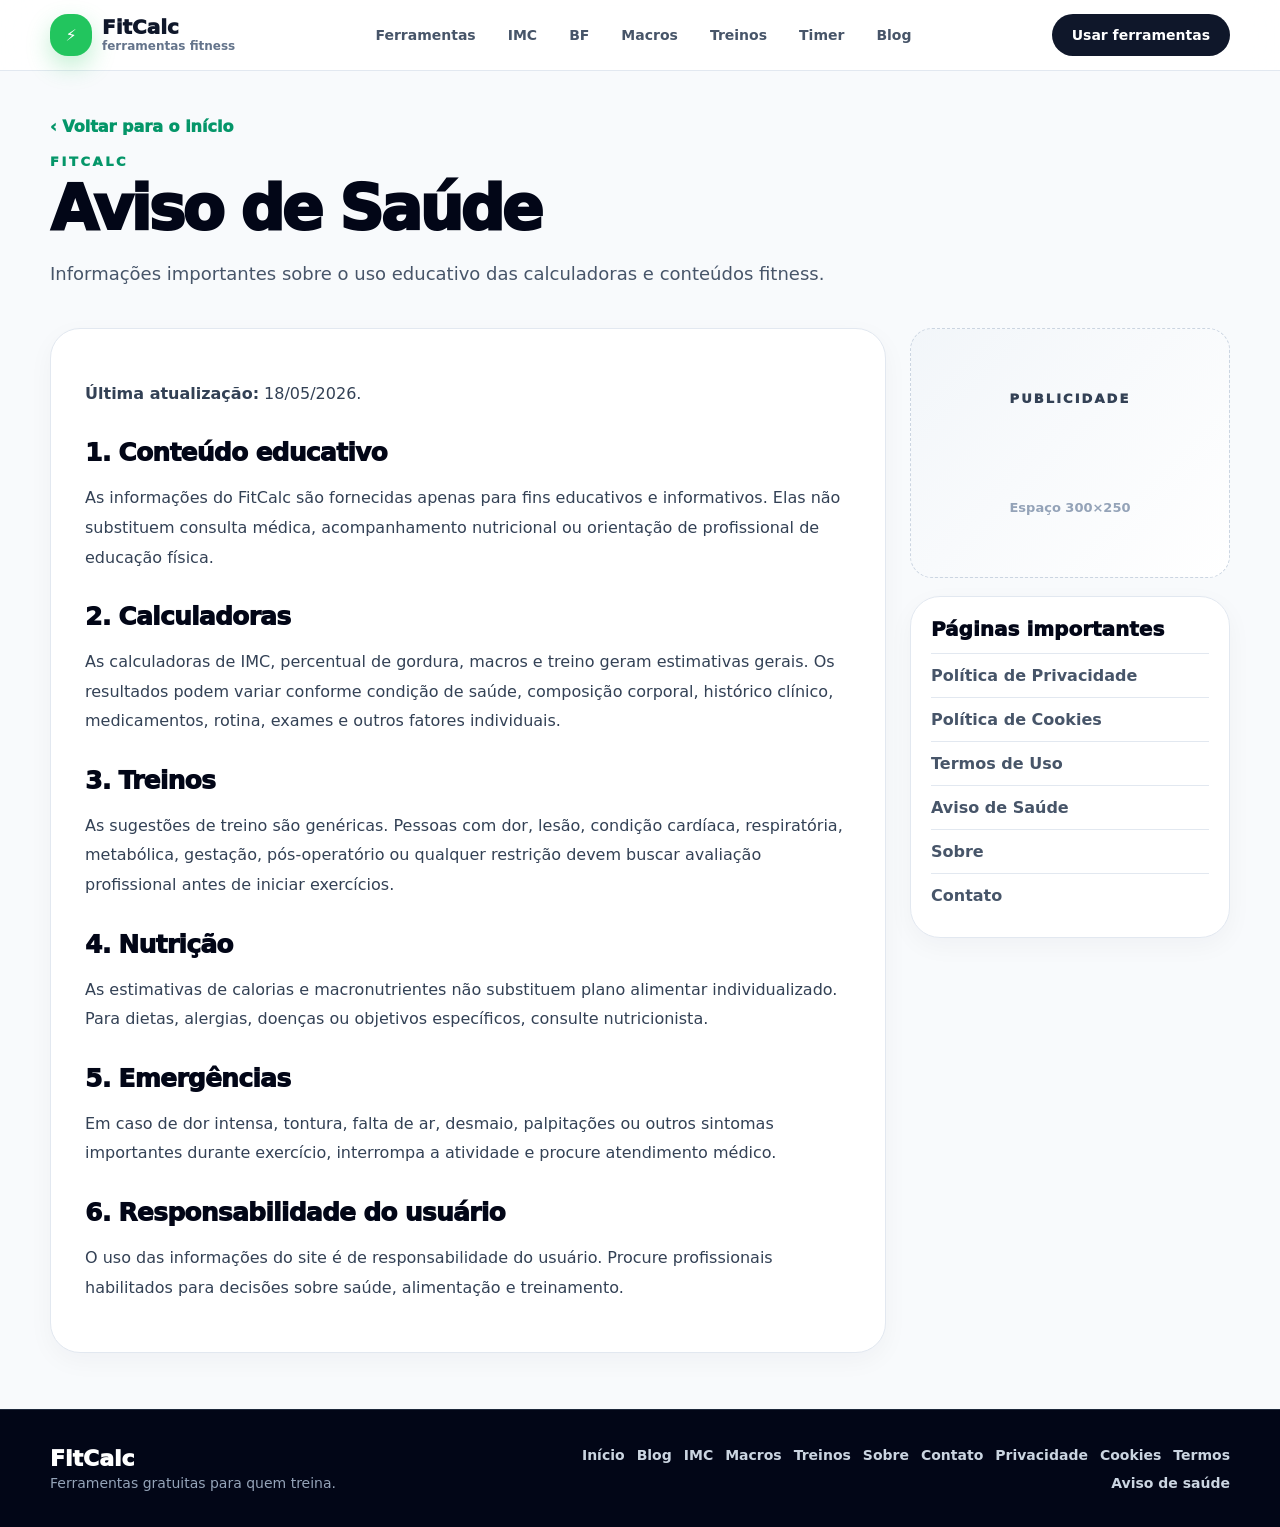
==== aviso-saude.html @ e15809b4 "Add files via upload" ====
<!DOCTYPE html>
<html lang="pt-BR">
<head>
  <meta charset="UTF-8" />
  <meta name="viewport" content="width=device-width, initial-scale=1.0" />
  <meta name="theme-color" content="#22c55e" />
  <meta name="description" content="Informações importantes sobre o uso educativo das calculadoras e conteúdos fitness." />
  <link rel="manifest" href="./manifest.webmanifest" />
  <link rel="stylesheet" href="./style.css" />
  <title>Aviso de Saúde — FitCalc</title>
</head>
<body>
  <header class="header">
    <div class="container header-inner">
      <a href="./index.html#inicio" class="logo">
        <div class="logo-icon">⚡</div>
        <div>
          <p class="logo-title">FitCalc</p>
          <p class="logo-subtitle">ferramentas fitness</p>
        </div>
      </a>

      <nav class="nav">
        <a href="./index.html#ferramentas">Ferramentas</a>
        <a href="./index.html#imc">IMC</a>
        <a href="./index.html#bf">BF</a>
        <a href="./index.html#macros">Macros</a>
        <a href="./index.html#treinos">Treinos</a>
        <a href="./index.html#timer">Timer</a>
        <a href="./index.html#blog">Blog</a>
      </nav>

      <a href="./index.html#imc" class="dark-button">Usar ferramentas</a>
    </div>
  </header>

  <main class="legal-page">
    <section class="legal-hero">
      <div class="container">
        <a href="./index.html" class="back-link">‹ Voltar para o início</a>
        <p class="eyebrow">FitCalc</p>
        <h1>Aviso de Saúde</h1>
        <p>Informações importantes sobre o uso educativo das calculadoras e conteúdos fitness.</p>
      </div>
    </section>

    <section class="container legal-layout">
      <article class="card legal-content">
        
<p><strong>Última atualização:</strong> 18/05/2026.</p>

<h2>1. Conteúdo educativo</h2>
<p>As informações do FitCalc são fornecidas apenas para fins educativos e informativos. Elas não substituem consulta médica, acompanhamento nutricional ou orientação de profissional de educação física.</p>

<h2>2. Calculadoras</h2>
<p>As calculadoras de IMC, percentual de gordura, macros e treino geram estimativas gerais. Os resultados podem variar conforme condição de saúde, composição corporal, histórico clínico, medicamentos, rotina, exames e outros fatores individuais.</p>

<h2>3. Treinos</h2>
<p>As sugestões de treino são genéricas. Pessoas com dor, lesão, condição cardíaca, respiratória, metabólica, gestação, pós-operatório ou qualquer restrição devem buscar avaliação profissional antes de iniciar exercícios.</p>

<h2>4. Nutrição</h2>
<p>As estimativas de calorias e macronutrientes não substituem plano alimentar individualizado. Para dietas, alergias, doenças ou objetivos específicos, consulte nutricionista.</p>

<h2>5. Emergências</h2>
<p>Em caso de dor intensa, tontura, falta de ar, desmaio, palpitações ou outros sintomas importantes durante exercício, interrompa a atividade e procure atendimento médico.</p>

<h2>6. Responsabilidade do usuário</h2>
<p>O uso das informações do site é de responsabilidade do usuário. Procure profissionais habilitados para decisões sobre saúde, alimentação e treinamento.</p>

      </article>

      <aside class="legal-sidebar">
        <div class="ad-slot ad-slot-square">
          <span>Publicidade</span>
          <small>Espaço 300×250</small>
        </div>
        <div class="card legal-nav">
          <h2>Páginas importantes</h2>
          <a href="./politica-privacidade.html">Política de Privacidade</a>
          <a href="./politica-cookies.html">Política de Cookies</a>
          <a href="./termos.html">Termos de Uso</a>
          <a href="./aviso-saude.html">Aviso de Saúde</a>
          <a href="./sobre.html">Sobre</a>
          <a href="./contato.html">Contato</a>
        </div>
      </aside>
    </section>
  </main>

  <footer class="footer">
    <div class="container footer-inner">
      <div>
        <p class="footer-title">FitCalc</p>
        <p class="footer-subtitle">Ferramentas gratuitas para quem treina.</p>
      </div>

      <div class="footer-links">
        <a href="./index.html#inicio">Início</a>
        <a href="./index.html#blog">Blog</a>
        <a href="./index.html#imc">IMC</a>
        <a href="./index.html#macros">Macros</a>
        <a href="./index.html#treinos">Treinos</a>
        <a href="./sobre.html">Sobre</a>
        <a href="./contato.html">Contato</a>
        <a href="./politica-privacidade.html">Privacidade</a>
        <a href="./politica-cookies.html">Cookies</a>
        <a href="./termos.html">Termos</a>
        <a href="./aviso-saude.html">Aviso de saúde</a>
      </div>
    </div>
  </footer>
</body>
</html>
---- style.css ----
* {
  box-sizing: border-box;
}

html {
  scroll-behavior: smooth;
}

body {
  margin: 0;
  font-family: Inter, ui-sans-serif, system-ui, -apple-system, BlinkMacSystemFont, "Segoe UI", sans-serif;
  background: #f8fafc;
  color: #0f172a;
}

button,
input,
select {
  font: inherit;
}

button {
  cursor: pointer;
}

a {
  color: inherit;
  text-decoration: none;
}


.header {
  position: sticky;
  top: 0;
  z-index: 50;
  border-bottom: 1px solid #e2e8f0;
  background: rgba(255, 255, 255, 0.88);
  backdrop-filter: blur(18px);
}

.container {
  width: min(1180px, calc(100% - 32px));
  margin: 0 auto;
}

.header-inner {
  display: flex;
  align-items: center;
  justify-content: space-between;
  padding: 14px 0;
  gap: 16px;
}

.logo {
  display: flex;
  align-items: center;
  gap: 10px;
}

.logo-icon {
  width: 42px;
  height: 42px;
  border-radius: 18px;
  display: grid;
  place-items: center;
  color: white;
  background: #22c55e;
  box-shadow: 0 10px 24px rgba(34, 197, 94, 0.28);
}

.logo-title {
  margin: 0;
  font-weight: 950;
  font-size: 20px;
  line-height: 1;
}

.logo-subtitle {
  margin: 2px 0 0;
  font-size: 12px;
  color: #64748b;
  font-weight: 600;
}

.nav {
  display: flex;
  align-items: center;
  gap: 4px;
}

.nav a {
  padding: 10px 14px;
  border-radius: 999px;
  color: #475569;
  font-size: 14px;
  font-weight: 700;
}

.nav a:hover {
  background: #f1f5f9;
  color: #0f172a;
}

.primary-button,
.secondary-button,
.dark-button {
  display: inline-flex;
  align-items: center;
  justify-content: center;
  gap: 8px;
  border: 0;
  border-radius: 999px;
  padding: 13px 20px;
  font-size: 14px;
  font-weight: 900;
  transition: 0.2s ease;
}

.primary-button {
  color: white;
  background: #22c55e;
  box-shadow: 0 14px 28px rgba(34, 197, 94, 0.22);
}

.primary-button:hover {
  background: #16a34a;
  transform: translateY(-1px);
}

.secondary-button {
  border: 1px solid #e2e8f0;
  color: #0f172a;
  background: white;
}

.secondary-button:hover {
  background: #f8fafc;
}

.dark-button {
  color: white;
  background: #0f172a;
}

.dark-button:hover {
  background: #16a34a;
}

.mobile-button {
  display: none;
  border: 1px solid #e2e8f0;
  background: white;
  border-radius: 16px;
  padding: 9px;
}

.mobile-nav {
  display: none;
  border-top: 1px solid #e2e8f0;
  padding: 10px 16px 16px;
  background: white;
}

.mobile-nav a {
  display: block;
  border-radius: 16px;
  padding: 12px;
  font-weight: 800;
  color: #475569;
}

.mobile-nav a:hover {
  background: #f1f5f9;
  color: #0f172a;
}

.hero {
  position: relative;
  overflow: hidden;
  background: linear-gradient(135deg, #ecfdf5, #ffffff, #f0f9ff);
}

.hero::before {
  content: "";
  position: absolute;
  right: -120px;
  top: -120px;
  width: 310px;
  height: 310px;
  border-radius: 999px;
  background: rgba(167, 243, 208, 0.65);
  filter: blur(48px);
}

.hero::after {
  content: "";
  position: absolute;
  left: -120px;
  bottom: -130px;
  width: 330px;
  height: 330px;
  border-radius: 999px;
  background: rgba(186, 230, 253, 0.65);
  filter: blur(48px);
}

.hero-grid {
  position: relative;
  z-index: 1;
  display: grid;
  grid-template-columns: 1.05fr 0.95fr;
  gap: 42px;
  align-items: center;
  padding: 78px 0;
}

.pill {
  display: inline-flex;
  align-items: center;
  gap: 8px;
  border: 1px solid #bbf7d0;
  border-radius: 999px;
  background: white;
  color: #047857;
  font-weight: 900;
  font-size: 14px;
  padding: 9px 14px;
  box-shadow: 0 8px 24px rgba(15, 23, 42, 0.06);
}

.hero h1 {
  margin: 20px 0 0;
  color: #020617;
  font-size: clamp(38px, 6vw, 68px);
  letter-spacing: -0.055em;
  line-height: 0.98;
  font-weight: 950;
}

.hero-text {
  max-width: 680px;
  margin: 22px 0 0;
  color: #475569;
  font-size: 18px;
  line-height: 1.75;
}

.hero-actions {
  display: flex;
  flex-wrap: wrap;
  gap: 12px;
  margin-top: 30px;
}

.card {
  border: 1px solid #e2e8f0;
  border-radius: 30px;
  background: white;
  padding: 22px;
  box-shadow: 0 8px 26px rgba(15, 23, 42, 0.04);
}

.hero-card {
  position: relative;
  overflow: hidden;
}

.card-tag {
  margin: 0;
  color: #94a3b8;
  text-transform: uppercase;
  letter-spacing: 0.18em;
  font-size: 13px;
  font-weight: 900;
}

.hero-card h3 {
  margin: 12px 0 0;
  color: #020617;
  font-size: 26px;
  font-weight: 950;
}

.summary-grid {
  display: grid;
  grid-template-columns: repeat(2, 1fr);
  gap: 12px;
  margin-top: 24px;
}

.result-box {
  border: 1px solid #bbf7d0;
  border-radius: 24px;
  background: #ecfdf5;
  padding: 18px;
}

.result-title {
  display: flex;
  align-items: center;
  gap: 8px;
  color: #047857;
  text-transform: uppercase;
  letter-spacing: 0.07em;
  font-size: 12px;
  font-weight: 950;
}

.result-value {
  margin-top: 12px;
  color: #020617;
  font-size: 28px;
  font-weight: 950;
  line-height: 1;
}

.result-note {
  margin: 8px 0 0;
  color: #64748b;
  font-size: 13px;
  line-height: 1.5;
}

.section {
  padding: 56px 0;
}

.section-header {
  max-width: 760px;
  margin-bottom: 30px;
}

.eyebrow {
  margin: 0 0 8px;
  color: #059669;
  text-transform: uppercase;
  letter-spacing: 0.2em;
  font-size: 13px;
  font-weight: 950;
}

.section h2 {
  margin: 0;
  color: #020617;
  font-size: clamp(30px, 4vw, 44px);
  letter-spacing: -0.04em;
  line-height: 1.05;
  font-weight: 950;
}

.section-subtitle {
  margin: 14px 0 0;
  color: #475569;
  font-size: 16px;
  line-height: 1.75;
}

.tools-grid,
.blog-grid,
.monetization-grid {
  display: grid;
  gap: 16px;
}

.tools-grid {
  grid-template-columns: repeat(3, 1fr);
}

.blog-grid {
  grid-template-columns: repeat(4, 1fr);
}

.monetization-grid {
  grid-template-columns: repeat(3, 1fr);
}

.tool-card,
.blog-card {
  transition: 0.2s ease;
}

.tool-card:hover,
.blog-card:hover {
  transform: translateY(-4px);
  box-shadow: 0 18px 34px rgba(15, 23, 42, 0.08);
}

.icon-circle {
  display: grid;
  place-items: center;
  width: 52px;
  height: 52px;
  border-radius: 20px;
  color: #047857;
  background: #d1fae5;
  margin-bottom: 16px;
}

.card h3 {
  margin: 0;
  color: #020617;
  font-size: 21px;
  font-weight: 950;
}

.card p {
  color: #475569;
  line-height: 1.65;
}

.calculator-grid {
  display: grid;
  grid-template-columns: 0.9fr 1.1fr;
  gap: 20px;
}

.form-grid {
  display: grid;
  grid-template-columns: repeat(2, 1fr);
  gap: 14px;
}

.field span {
  display: block;
  margin-bottom: 8px;
  color: #334155;
  font-size: 14px;
  font-weight: 800;
}

.field input,
.field select {
  width: 100%;
  border: 1px solid #e2e8f0;
  outline: none;
  border-radius: 18px;
  background: white;
  padding: 13px 14px;
  color: #0f172a;
}

.field input:focus,
.field select:focus {
  border-color: #22c55e;
  box-shadow: 0 0 0 4px #dcfce7;
}

.results-grid {
  display: grid;
  grid-template-columns: repeat(3, 1fr);
  gap: 14px;
}

.results-grid.two {
  grid-template-columns: repeat(2, 1fr);
}

.workout-meta {
  display: flex;
  flex-wrap: wrap;
  gap: 10px;
  margin-bottom: 18px;
}

.meta-pill {
  border-radius: 999px;
  background: #f1f5f9;
  color: #334155;
  padding: 9px 13px;
  font-size: 13px;
  font-weight: 950;
}

.meta-pill.green {
  background: #dcfce7;
  color: #047857;
}

.exercise-list {
  display: grid;
  gap: 10px;
}

.exercise-item {
  display: flex;
  gap: 12px;
  align-items: center;
  border: 1px solid #e2e8f0;
  border-radius: 20px;
  background: #f8fafc;
  padding: 14px;
}

.exercise-number {
  width: 38px;
  height: 38px;
  border-radius: 999px;
  display: grid;
  place-items: center;
  flex: 0 0 auto;
  color: #059669;
  background: white;
  font-size: 14px;
  font-weight: 950;
  box-shadow: 0 6px 18px rgba(15, 23, 42, 0.07);
}

.exercise-title {
  margin: 0;
  color: #020617;
  font-weight: 950;
}

.exercise-subtitle {
  margin: 2px 0 0;
  color: #64748b;
  font-size: 13px;
}

.warning {
  margin: 16px 0 0;
  border-radius: 18px;
  background: #fffbeb;
  color: #92400e;
  padding: 14px;
  font-size: 14px;
  line-height: 1.6;
}

.timer-card {
  text-align: center;
}

.phase-pill {
  display: inline-flex;
  margin: 0 auto 18px;
  border-radius: 999px;
  padding: 9px 18px;
  text-transform: uppercase;
  letter-spacing: 0.08em;
  font-size: 13px;
  font-weight: 950;
}

.phase-pill.work {
  background: #dcfce7;
  color: #047857;
}

.phase-pill.rest {
  background: #e0f2fe;
  color: #0369a1;
}

.timer-number {
  color: #020617;
  font-size: clamp(64px, 9vw, 108px);
  line-height: 1;
  letter-spacing: -0.06em;
  font-weight: 950;
  font-variant-numeric: tabular-nums;
}

.timer-round {
  margin: 12px 0 0;
  color: #64748b;
  font-weight: 850;
}

.timer-actions {
  display: flex;
  justify-content: center;
  gap: 10px;
  margin-top: 24px;
  flex-wrap: wrap;
}

.blog-top {
  display: flex;
  align-items: center;
  justify-content: space-between;
  gap: 8px;
  margin-bottom: 16px;
}

.blog-category {
  border-radius: 999px;
  background: #f1f5f9;
  color: #475569;
  padding: 6px 10px;
  font-size: 12px;
  font-weight: 950;
}

.blog-read {
  color: #94a3b8;
  font-size: 12px;
  font-weight: 850;
}

.blog-card {
  min-height: 270px;
  display: flex;
  flex-direction: column;
}

.blog-card h3 {
  font-size: 19px;
  line-height: 1.2;
}

.blog-card p {
  flex: 1;
  font-size: 14px;
}

.link-button {
  display: inline-flex;
  align-items: center;
  gap: 7px;
  border: 0;
  background: transparent;
  color: #059669;
  padding: 0;
  font-size: 14px;
  font-weight: 950;
}

.policy-card {
  margin-top: 18px;
}

.policy-row {
  display: flex;
  align-items: center;
  justify-content: space-between;
  gap: 16px;
}

.footer {
  border-top: 1px solid #1e293b;
  background: #020617;
  color: white;
  padding: 36px 0;
}

.footer-inner {
  display: flex;
  align-items: center;
  justify-content: space-between;
  gap: 16px;
}

.footer-title {
  margin: 0;
  font-size: 22px;
  font-weight: 950;
}

.footer-subtitle {
  margin: 4px 0 0;
  color: #94a3b8;
  font-size: 14px;
}

.footer-links {
  display: flex;
  flex-wrap: wrap;
  gap: 12px;
}

.footer-links a {
  color: #cbd5e1;
  font-size: 14px;
  font-weight: 800;
}

.footer-links a:hover {
  color: white;
}

@media (max-width: 980px) {
  .nav,
  .header .dark-button {
    display: none;
  }

  .mobile-button {
    display: inline-grid;
    place-items: center;
  }

  .mobile-nav.open {
    display: block;
  }

  .hero-grid,
  .calculator-grid {
    grid-template-columns: 1fr;
  }

  .tools-grid,
  .blog-grid,
  .monetization-grid {
    grid-template-columns: repeat(2, 1fr);
  }
}

@media (max-width: 680px) {
  .container {
    width: min(100% - 24px, 1180px);
  }

  .hero-grid {
    padding: 48px 0;
  }

  .summary-grid,
  .form-grid,
  .results-grid,
  .results-grid.two,
  .tools-grid,
  .blog-grid,
  .monetization-grid {
    grid-template-columns: 1fr;
  }

  .policy-row,
  .footer-inner {
    align-items: flex-start;
    flex-direction: column;
  }

  .hero-actions {
    flex-direction: column;
  }

  .primary-button,
  .secondary-button,
  .dark-button {
    width: 100%;
  }
}


.clickable-card {
  display: flex;
  color: inherit;
  text-decoration: none;
}

.blog-cover {
  display: grid;
  place-items: center;
  width: 100%;
  height: 92px;
  border-radius: 22px;
  margin-bottom: 16px;
  background: linear-gradient(135deg, #dcfce7, #e0f2fe);
  font-size: 38px;
}

.back-link {
  display: inline-flex;
  margin-bottom: 18px;
  color: #059669;
  font-weight: 950;
}

.post-page {
  background: #f8fafc;
}

.post-layout {
  max-width: 880px;
  padding-top: 42px;
  padding-bottom: 56px;
}

.post-hero {
  text-align: center;
  padding: 38px;
}

.post-emoji {
  display: grid;
  place-items: center;
  width: 86px;
  height: 86px;
  margin: 0 auto 18px;
  border-radius: 30px;
  background: linear-gradient(135deg, #dcfce7, #e0f2fe);
  font-size: 42px;
}

.post-hero h1 {
  margin: 8px 0 0;
  color: #020617;
  font-size: clamp(34px, 5vw, 54px);
  line-height: 1.02;
  letter-spacing: -0.05em;
  font-weight: 950;
}

.post-excerpt {
  max-width: 680px;
  margin: 18px auto 0;
  color: #475569;
  font-size: 18px;
  line-height: 1.7;
}

.post-content {
  margin-top: 22px;
  padding: 34px;
}

.post-content h2 {
  margin: 32px 0 12px;
  color: #020617;
  font-size: 28px;
  letter-spacing: -0.03em;
  font-weight: 950;
}

.post-content p,
.post-content li {
  color: #334155;
  font-size: 17px;
  line-height: 1.85;
}

.post-content ul {
  padding-left: 22px;
}

.post-content a {
  color: #059669;
  font-weight: 900;
}

.post-cta {
  margin-top: 22px;
}

.post-cta h2 {
  margin: 0;
  color: #020617;
  font-size: 28px;
  font-weight: 950;
}

.post-cta p {
  margin-bottom: 18px;
}


/* ===== AJUSTE FINAL DOS CARDS DE FERRAMENTAS ===== */
.tools-grid {
  display: grid !important;
  grid-template-columns: repeat(3, minmax(0, 1fr)) !important;
  gap: 18px !important;
  align-items: start !important;
}

.tools-grid .tool-card,
.tools-grid .tool-link {
  display: block !important;
  min-height: unset !important;
  height: auto !important;
  padding: 22px !important;
  color: inherit !important;
  text-decoration: none !important;
  cursor: pointer !important;
}

.tools-grid .tool-link .icon-circle {
  width: 52px !important;
  height: 52px !important;
  margin: 0 0 14px 0 !important;
}

.tools-grid .tool-link h3 {
  display: block !important;
  margin: 0 0 8px 0 !important;
  font-size: 22px !important;
  line-height: 1.15 !important;
}

.tools-grid .tool-link p {
  display: block !important;
  width: auto !important;
  margin: 0 !important;
  color: #475569 !important;
  font-size: 15px !important;
  line-height: 1.55 !important;
}

.tools-grid .tool-link .card-action {
  display: inline-flex !important;
  margin-top: 14px !important;
  color: #059669 !important;
  font-size: 14px !important;
  font-weight: 950 !important;
}

.tools-grid .tool-link:hover {
  transform: translateY(-4px);
  box-shadow: 0 18px 34px rgba(15, 23, 42, 0.08);
}

.tools-grid .tool-link:hover .card-action {
  text-decoration: underline;
}

.tools-grid .tool-link:focus-visible {
  outline: 4px solid #bbf7d0;
  outline-offset: 4px;
}

@media (max-width: 980px) {
  .tools-grid {
    grid-template-columns: repeat(2, minmax(0, 1fr)) !important;
  }
}

@media (max-width: 680px) {
  .tools-grid {
    grid-template-columns: 1fr !important;
  }
}


/* =========================================================
   CORREÇÃO FINAL DE LAYOUT — CARDS, CALCULADORAS E ALINHAMENTO
   ========================================================= */

/* Evita que o card da esquerda estique para acompanhar a altura do resultado */
.calculator-grid {
  align-items: start !important;
}

/* Reduz excesso de espaço dos cards gerais */
.card {
  padding: 20px !important;
}

/* Ferramentas: card inteiro clicável, compacto e em coluna */
.tools-grid {
  display: grid !important;
  grid-template-columns: repeat(3, minmax(0, 1fr)) !important;
  gap: 18px !important;
  align-items: start !important;
}

.tools-grid .tool-link {
  display: flex !important;
  flex-direction: column !important;
  align-items: flex-start !important;
  justify-content: flex-start !important;
  min-height: 0 !important;
  height: auto !important;
  padding: 22px !important;
  color: inherit !important;
  text-decoration: none !important;
  cursor: pointer !important;
}

.tools-grid .tool-link .icon-circle {
  width: 52px !important;
  height: 52px !important;
  margin: 0 0 14px 0 !important;
}

.tools-grid .tool-link h3 {
  margin: 0 0 8px 0 !important;
  font-size: 22px !important;
  line-height: 1.15 !important;
}

.tools-grid .tool-link p {
  margin: 0 !important;
  width: 100% !important;
  color: #475569 !important;
  font-size: 15px !important;
  line-height: 1.55 !important;
}

.tools-grid .tool-link .card-action {
  display: inline-flex !important;
  margin-top: 14px !important;
  color: #059669 !important;
  font-size: 14px !important;
  font-weight: 950 !important;
}

.tools-grid .tool-link:hover {
  transform: translateY(-4px);
  box-shadow: 0 18px 34px rgba(15, 23, 42, 0.08);
}

.tools-grid .tool-link:hover .card-action {
  text-decoration: underline;
}

/* Formulários mais compactos e alinhados */
.form-grid {
  align-items: start !important;
  gap: 14px !important;
}

.field span {
  margin-bottom: 7px !important;
}

.field input,
.field select {
  min-height: 48px !important;
  padding: 11px 14px !important;
}

/* Resultados: sem caixas gigantes, alinhados e sem quebra exagerada */
.results-grid {
  align-items: stretch !important;
  gap: 14px !important;
}

.result-box {
  padding: 18px !important;
  min-height: 132px !important;
  display: flex !important;
  flex-direction: column !important;
  justify-content: flex-start !important;
}

.result-title {
  font-size: 12px !important;
  line-height: 1.25 !important;
  letter-spacing: 0.12em !important;
}

.result-value {
  margin-top: 12px !important;
  font-size: clamp(30px, 3vw, 46px) !important;
  line-height: 1.05 !important;
  letter-spacing: -0.04em !important;
  overflow-wrap: normal !important;
  word-break: normal !important;
}

.result-note {
  margin-top: 8px !important;
  font-size: 14px !important;
  line-height: 1.45 !important;
}

/* IMC: evita quebra feia do intervalo de peso */
#imcFaixa {
  font-size: clamp(28px, 2.6vw, 42px) !important;
}

/* Macros: mantém resultado organizado sem esticar demais */
#macros .results-grid.two {
  grid-template-columns: repeat(2, minmax(0, 1fr)) !important;
}

/* Treinos: card da esquerda não fica gigante; lista mais compacta */
#treinos .calculator-grid {
  align-items: start !important;
}

.exercise-item {
  padding: 13px 16px !important;
}

.exercise-number {
  width: 34px !important;
  height: 34px !important;
}

.exercise-title {
  line-height: 1.2 !important;
}

.exercise-subtitle {
  line-height: 1.3 !important;
}

/* Espaço vertical das seções um pouco menor */
.section {
  padding: 46px 0 !important;
}

.section-header {
  margin-bottom: 24px !important;
}

/* Blog cards continuam clicáveis e alinhados */
.blog-grid .blog-card {
  display: flex !important;
  flex-direction: column !important;
  min-height: 0 !important;
}

/* Responsivo */
@media (max-width: 1100px) {
  .calculator-grid {
    grid-template-columns: 1fr !important;
  }

  .results-grid,
  #macros .results-grid.two {
    grid-template-columns: repeat(2, minmax(0, 1fr)) !important;
  }
}

@media (max-width: 980px) {
  .tools-grid {
    grid-template-columns: repeat(2, minmax(0, 1fr)) !important;
  }
}

@media (max-width: 680px) {
  .tools-grid,
  .results-grid,
  #macros .results-grid.two {
    grid-template-columns: 1fr !important;
  }

  .card {
    padding: 18px !important;
  }

  .result-box {
    min-height: 0 !important;
  }

  .result-value {
    font-size: 34px !important;
  }
}



/* ===== ESPAÇOS PARA ANÚNCIOS ===== */
.ad-section {
  padding: 18px 0;
  background: transparent;
}

.ad-section-top {
  padding-top: 22px;
}

.ad-slot {
  border: 1px dashed #cbd5e1;
  border-radius: 22px;
  background:
    linear-gradient(135deg, rgba(241, 245, 249, 0.92), rgba(255, 255, 255, 0.92));
  color: #64748b;
  display: grid;
  place-items: center;
  text-align: center;
  min-height: 110px;
  padding: 18px;
}

.ad-slot span {
  display: block;
  color: #334155;
  font-size: 13px;
  font-weight: 950;
  letter-spacing: 0.16em;
  text-transform: uppercase;
}

.ad-slot small {
  display: block;
  margin-top: 6px;
  color: #94a3b8;
  font-size: 13px;
  font-weight: 700;
}

.ad-slot-horizontal {
  width: 100%;
  min-height: 96px;
}

.ad-slot-horizontal.compact {
  min-height: 82px;
}

.blog-ad {
  margin-top: 20px;
}

.in-article-ad {
  margin-top: 22px;
  margin-bottom: 22px;
}

.post-shell {
  display: grid;
  grid-template-columns: minmax(0, 1fr) 320px;
  gap: 24px;
  align-items: start;
  padding-top: 42px;
  padding-bottom: 56px;
}

.post-shell .post-layout {
  max-width: none;
  width: 100%;
  padding-top: 0;
  padding-bottom: 0;
}

.post-sidebar {
  display: grid;
  gap: 18px;
  position: sticky;
  top: 92px;
}

.ad-slot-vertical {
  min-height: 600px;
}

.ad-slot-square {
  min-height: 250px;
}

@media (max-width: 980px) {
  .post-shell {
    grid-template-columns: 1fr;
  }

  .post-sidebar {
    position: static;
    grid-template-columns: 1fr 1fr;
  }

  .ad-slot-vertical {
    min-height: 250px;
  }
}

@media (max-width: 680px) {
  .ad-section {
    padding: 12px 0;
  }

  .ad-slot-horizontal,
  .ad-slot-horizontal.compact {
    min-height: 78px;
  }

  .post-sidebar {
    grid-template-columns: 1fr;
  }

  .ad-slot-vertical,
  .ad-slot-square {
    min-height: 220px;
  }
}



/* ===== PÁGINAS OBRIGATÓRIAS / ADSENSE ===== */
.legal-page {
  background: #f8fafc;
}

.legal-hero {
  padding: 46px 0 20px;
}

.legal-hero h1 {
  margin: 8px 0 0;
  color: #020617;
  font-size: clamp(38px, 5vw, 62px);
  line-height: 1.02;
  letter-spacing: -0.05em;
  font-weight: 950;
}

.legal-hero p:not(.eyebrow) {
  max-width: 780px;
  color: #475569;
  font-size: 18px;
  line-height: 1.75;
}

.legal-layout {
  display: grid;
  grid-template-columns: minmax(0, 1fr) 320px;
  gap: 24px;
  align-items: start;
  padding-bottom: 56px;
}

.legal-content {
  padding: 34px !important;
}

.legal-content h2 {
  margin: 30px 0 10px;
  color: #020617;
  font-size: 25px;
  letter-spacing: -0.03em;
  font-weight: 950;
}

.legal-content p,
.legal-content li {
  color: #334155;
  font-size: 16px;
  line-height: 1.85;
}

.legal-content ul {
  padding-left: 22px;
}

.legal-content a {
  color: #059669;
  font-weight: 900;
}

.legal-sidebar {
  display: grid;
  gap: 18px;
  position: sticky;
  top: 92px;
}

.legal-nav h2 {
  margin: 0 0 12px;
  color: #020617;
  font-size: 20px;
  font-weight: 950;
}

.legal-nav a {
  display: block;
  border-top: 1px solid #e2e8f0;
  padding: 12px 0;
  color: #475569;
  font-weight: 850;
}

.legal-nav a:hover {
  color: #059669;
}

.contact-form {
  display: grid;
  gap: 14px;
  margin-top: 22px;
}

.contact-form textarea {
  width: 100%;
  min-height: 140px;
  border: 1px solid #e2e8f0;
  outline: none;
  border-radius: 18px;
  background: white;
  padding: 13px 14px;
  color: #0f172a;
  resize: vertical;
  font: inherit;
}

.contact-form textarea:focus {
  border-color: #22c55e;
  box-shadow: 0 0 0 4px #dcfce7;
}

/* Rodapé com muitos links */
.footer-links {
  max-width: 720px;
  justify-content: flex-end;
}

@media (max-width: 980px) {
  .legal-layout {
    grid-template-columns: 1fr;
  }

  .legal-sidebar {
    position: static;
  }

  .footer-links {
    justify-content: flex-start;
  }
}

@media (max-width: 680px) {
  .legal-content {
    padding: 22px !important;
  }
}
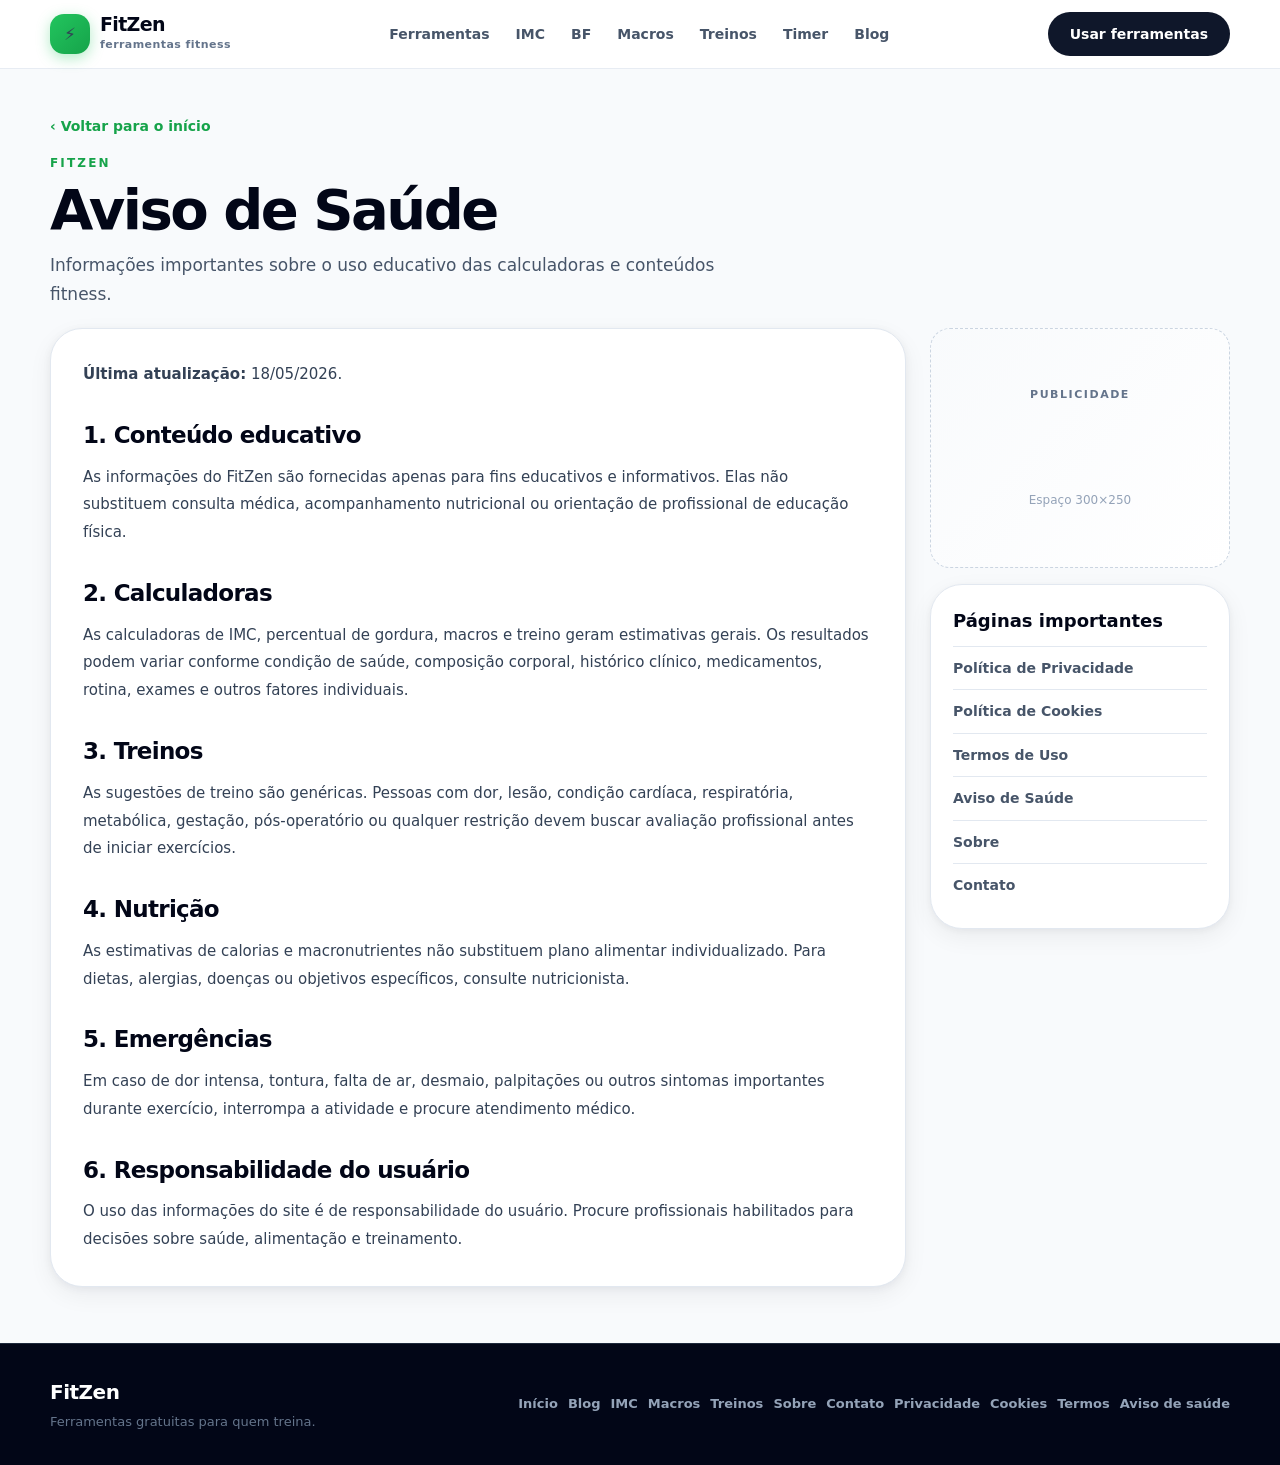
==== commit 08b2d7f2: "Rebrand FitCalc → FitZen e melhora o design visual - Renomeia o site de FitCalc para FitZen em todos" ====
--- a/aviso-saude.html
+++ b/aviso-saude.html
@@ -7,7 +7,7 @@
   <meta name="description" content="Informações importantes sobre o uso educativo das calculadoras e conteúdos fitness." />
   <link rel="manifest" href="./manifest.webmanifest" />
   <link rel="stylesheet" href="./style.css" />
-  <title>Aviso de Saúde — FitCalc</title>
+  <title>Aviso de Saúde — FitZen</title>
 </head>
 <body>
   <header class="header">
@@ -15,7 +15,7 @@
       <a href="./index.html#inicio" class="logo">
         <div class="logo-icon">⚡</div>
         <div>
-          <p class="logo-title">FitCalc</p>
+          <p class="logo-title">FitZen</p>
           <p class="logo-subtitle">ferramentas fitness</p>
         </div>
       </a>
@@ -38,7 +38,7 @@
     <section class="legal-hero">
       <div class="container">
         <a href="./index.html" class="back-link">‹ Voltar para o início</a>
-        <p class="eyebrow">FitCalc</p>
+        <p class="eyebrow">FitZen</p>
         <h1>Aviso de Saúde</h1>
         <p>Informações importantes sobre o uso educativo das calculadoras e conteúdos fitness.</p>
       </div>
@@ -50,7 +50,7 @@
 <p><strong>Última atualização:</strong> 18/05/2026.</p>
 
 <h2>1. Conteúdo educativo</h2>
-<p>As informações do FitCalc são fornecidas apenas para fins educativos e informativos. Elas não substituem consulta médica, acompanhamento nutricional ou orientação de profissional de educação física.</p>
+<p>As informações do FitZen são fornecidas apenas para fins educativos e informativos. Elas não substituem consulta médica, acompanhamento nutricional ou orientação de profissional de educação física.</p>
 
 <h2>2. Calculadoras</h2>
 <p>As calculadoras de IMC, percentual de gordura, macros e treino geram estimativas gerais. Os resultados podem variar conforme condição de saúde, composição corporal, histórico clínico, medicamentos, rotina, exames e outros fatores individuais.</p>
@@ -90,7 +90,7 @@
   <footer class="footer">
     <div class="container footer-inner">
       <div>
-        <p class="footer-title">FitCalc</p>
+        <p class="footer-title">FitZen</p>
         <p class="footer-subtitle">Ferramentas gratuitas para quem treina.</p>
       </div>
 
--- a/style.css
+++ b/style.css
@@ -1,53 +1,82 @@
-* {
-  box-sizing: border-box;
-}
-
-html {
-  scroll-behavior: smooth;
-}
+/* ===== CUSTOM PROPERTIES ===== */
+:root {
+  --green: #22c55e;
+  --green-dark: #16a34a;
+  --green-deeper: #047857;
+  --green-bg: #ecfdf5;
+  --green-light: #dcfce7;
+  --green-border: #bbf7d0;
+
+  --bg: #f8fafc;
+  --surface: #ffffff;
+  --border: #e2e8f0;
+  --border-strong: #cbd5e1;
+
+  --text: #020617;
+  --text-body: #334155;
+  --text-muted: #475569;
+  --text-faint: #64748b;
+  --text-subtle: #94a3b8;
+
+  --dark: #0f172a;
+  --darker: #020617;
+
+  --r-sm: 12px;
+  --r-md: 18px;
+  --r-lg: 24px;
+  --r-xl: 28px;
+  --r-2xl: 32px;
+  --r-full: 999px;
+
+  --shadow-sm: 0 1px 3px rgba(15, 23, 42, .05), 0 2px 8px rgba(15, 23, 42, .04);
+  --shadow: 0 2px 8px rgba(15, 23, 42, .05), 0 8px 24px rgba(15, 23, 42, .06);
+  --shadow-hover: 0 4px 16px rgba(15, 23, 42, .06), 0 16px 40px rgba(15, 23, 42, .09);
+  --shadow-green: 0 8px 24px rgba(34, 197, 94, .28);
+
+  --ease: cubic-bezier(.4, 0, .2, 1);
+  --ease-out: cubic-bezier(0, 0, .2, 1);
+}
+
+/* ===== RESET ===== */
+*, *::before, *::after { box-sizing: border-box; }
+html { scroll-behavior: smooth; }
 
 body {
   margin: 0;
   font-family: Inter, ui-sans-serif, system-ui, -apple-system, BlinkMacSystemFont, "Segoe UI", sans-serif;
-  background: #f8fafc;
-  color: #0f172a;
-}
-
-button,
-input,
-select {
-  font: inherit;
-}
-
-button {
-  cursor: pointer;
-}
-
-a {
-  color: inherit;
-  text-decoration: none;
-}
-
-
+  background: var(--bg);
+  color: var(--text-body);
+  line-height: 1.6;
+  -webkit-font-smoothing: antialiased;
+}
+
+button, input, select, textarea { font: inherit; }
+button { cursor: pointer; }
+a { color: inherit; text-decoration: none; }
+img { max-width: 100%; display: block; }
+
+/* ===== LAYOUT ===== */
+.container {
+  width: min(1180px, 100% - 32px);
+  margin: 0 auto;
+}
+
+/* ===== HEADER ===== */
 .header {
   position: sticky;
   top: 0;
-  z-index: 50;
-  border-bottom: 1px solid #e2e8f0;
-  background: rgba(255, 255, 255, 0.88);
-  backdrop-filter: blur(18px);
-}
-
-.container {
-  width: min(1180px, calc(100% - 32px));
-  margin: 0 auto;
+  z-index: 100;
+  background: rgba(255, 255, 255, .94);
+  backdrop-filter: blur(20px);
+  -webkit-backdrop-filter: blur(20px);
+  border-bottom: 1px solid rgba(226, 232, 240, .8);
 }
 
 .header-inner {
   display: flex;
   align-items: center;
   justify-content: space-between;
-  padding: 14px 0;
+  padding: 12px 0;
   gap: 16px;
 }
 
@@ -55,209 +84,249 @@
   display: flex;
   align-items: center;
   gap: 10px;
+  flex-shrink: 0;
 }
 
 .logo-icon {
-  width: 42px;
-  height: 42px;
-  border-radius: 18px;
+  width: 40px;
+  height: 40px;
+  border-radius: 14px;
   display: grid;
   place-items: center;
-  color: white;
-  background: #22c55e;
-  box-shadow: 0 10px 24px rgba(34, 197, 94, 0.28);
+  font-size: 17px;
+  background: linear-gradient(135deg, var(--green), var(--green-dark));
+  box-shadow: 0 4px 14px rgba(34, 197, 94, .35);
+  flex-shrink: 0;
 }
 
 .logo-title {
   margin: 0;
-  font-weight: 950;
-  font-size: 20px;
+  font-weight: 900;
+  font-size: 19px;
+  letter-spacing: -0.035em;
+  color: var(--text);
   line-height: 1;
 }
 
 .logo-subtitle {
   margin: 2px 0 0;
-  font-size: 12px;
-  color: #64748b;
+  font-size: 11px;
+  color: var(--text-faint);
   font-weight: 600;
+  letter-spacing: 0.04em;
 }
 
 .nav {
   display: flex;
   align-items: center;
-  gap: 4px;
+  gap: 2px;
 }
 
 .nav a {
-  padding: 10px 14px;
-  border-radius: 999px;
-  color: #475569;
+  padding: 8px 12px;
+  border-radius: var(--r-full);
+  color: var(--text-muted);
   font-size: 14px;
-  font-weight: 700;
+  font-weight: 600;
+  transition: background .15s var(--ease), color .15s var(--ease);
 }
 
 .nav a:hover {
   background: #f1f5f9;
-  color: #0f172a;
-}
-
+  color: var(--text);
+}
+
+/* ===== BUTTONS ===== */
 .primary-button,
 .secondary-button,
 .dark-button {
   display: inline-flex;
   align-items: center;
   justify-content: center;
-  gap: 8px;
-  border: 0;
-  border-radius: 999px;
-  padding: 13px 20px;
+  gap: 6px;
+  border: none;
+  border-radius: var(--r-full);
+  padding: 11px 22px;
   font-size: 14px;
-  font-weight: 900;
-  transition: 0.2s ease;
+  font-weight: 700;
+  transition: all .2s var(--ease);
+  white-space: nowrap;
+  cursor: pointer;
 }
 
 .primary-button {
+  background: linear-gradient(135deg, #22c55e, #16a34a);
   color: white;
-  background: #22c55e;
-  box-shadow: 0 14px 28px rgba(34, 197, 94, 0.22);
+  box-shadow: var(--shadow-green);
 }
 
 .primary-button:hover {
-  background: #16a34a;
   transform: translateY(-1px);
+  box-shadow: 0 12px 28px rgba(34, 197, 94, .38);
 }
 
 .secondary-button {
-  border: 1px solid #e2e8f0;
-  color: #0f172a;
   background: white;
+  color: var(--text);
+  border: 1.5px solid var(--border);
 }
 
 .secondary-button:hover {
   background: #f8fafc;
+  border-color: var(--border-strong);
 }
 
 .dark-button {
+  background: var(--dark);
   color: white;
-  background: #0f172a;
 }
 
 .dark-button:hover {
-  background: #16a34a;
-}
-
+  background: var(--green-dark);
+}
+
+/* ===== MOBILE NAV ===== */
 .mobile-button {
   display: none;
-  border: 1px solid #e2e8f0;
+  align-items: center;
+  justify-content: center;
+  width: 38px;
+  height: 38px;
+  border: 1.5px solid var(--border);
   background: white;
-  border-radius: 16px;
-  padding: 9px;
+  border-radius: 12px;
+  font-size: 16px;
+  transition: border-color .15s;
+}
+
+.mobile-button:hover {
+  border-color: var(--border-strong);
 }
 
 .mobile-nav {
   display: none;
-  border-top: 1px solid #e2e8f0;
-  padding: 10px 16px 16px;
+  border-top: 1px solid var(--border);
+  padding: 8px 16px 14px;
   background: white;
+}
+
+.mobile-nav.open {
+  display: block;
 }
 
 .mobile-nav a {
   display: block;
-  border-radius: 16px;
-  padding: 12px;
-  font-weight: 800;
-  color: #475569;
+  border-radius: 12px;
+  padding: 11px 12px;
+  font-weight: 600;
+  font-size: 14px;
+  color: var(--text-muted);
+  transition: background .15s, color .15s;
 }
 
 .mobile-nav a:hover {
   background: #f1f5f9;
-  color: #0f172a;
-}
-
+  color: var(--text);
+}
+
+/* ===== HERO ===== */
 .hero {
   position: relative;
   overflow: hidden;
-  background: linear-gradient(135deg, #ecfdf5, #ffffff, #f0f9ff);
-}
-
+  background: linear-gradient(160deg, #f0fdf4 0%, #ffffff 45%, #eff6ff 100%);
+}
+
+/* Dot grid pattern */
 .hero::before {
   content: "";
   position: absolute;
-  right: -120px;
-  top: -120px;
-  width: 310px;
-  height: 310px;
-  border-radius: 999px;
-  background: rgba(167, 243, 208, 0.65);
-  filter: blur(48px);
-}
-
-.hero::after {
-  content: "";
+  inset: 0;
+  background-image: radial-gradient(rgba(34, 197, 94, .18) 1px, transparent 1px);
+  background-size: 28px 28px;
+  pointer-events: none;
+  z-index: 0;
+}
+
+/* Glow blobs */
+.hero-glow-right {
   position: absolute;
-  left: -120px;
-  bottom: -130px;
-  width: 330px;
-  height: 330px;
-  border-radius: 999px;
-  background: rgba(186, 230, 253, 0.65);
-  filter: blur(48px);
+  right: -60px;
+  top: -60px;
+  width: 360px;
+  height: 360px;
+  border-radius: 50%;
+  background: radial-gradient(circle, rgba(167, 243, 208, .65) 0%, transparent 70%);
+  pointer-events: none;
+  z-index: 0;
+}
+
+.hero-glow-left {
+  position: absolute;
+  left: -80px;
+  bottom: -80px;
+  width: 340px;
+  height: 340px;
+  border-radius: 50%;
+  background: radial-gradient(circle, rgba(186, 230, 253, .55) 0%, transparent 70%);
+  pointer-events: none;
+  z-index: 0;
 }
 
 .hero-grid {
   position: relative;
   z-index: 1;
   display: grid;
-  grid-template-columns: 1.05fr 0.95fr;
-  gap: 42px;
-  align-items: center;
-  padding: 78px 0;
+  grid-template-columns: 1.1fr 0.9fr;
+  gap: 48px;
+  align-items: center;
+  padding: 80px 0;
 }
 
 .pill {
   display: inline-flex;
   align-items: center;
-  gap: 8px;
-  border: 1px solid #bbf7d0;
-  border-radius: 999px;
+  gap: 7px;
+  border: 1px solid var(--green-border);
+  border-radius: var(--r-full);
   background: white;
-  color: #047857;
+  color: var(--green-deeper);
+  font-weight: 700;
+  font-size: 13px;
+  padding: 7px 14px;
+  box-shadow: 0 2px 12px rgba(34, 197, 94, .12);
+}
+
+.hero h1 {
+  margin: 18px 0 0;
+  color: var(--text);
+  font-size: clamp(36px, 5.2vw, 62px);
+  letter-spacing: -0.045em;
+  line-height: 1.0;
   font-weight: 900;
-  font-size: 14px;
-  padding: 9px 14px;
-  box-shadow: 0 8px 24px rgba(15, 23, 42, 0.06);
-}
-
-.hero h1 {
-  margin: 20px 0 0;
-  color: #020617;
-  font-size: clamp(38px, 6vw, 68px);
-  letter-spacing: -0.055em;
-  line-height: 0.98;
-  font-weight: 950;
 }
 
 .hero-text {
-  max-width: 680px;
-  margin: 22px 0 0;
-  color: #475569;
-  font-size: 18px;
+  margin: 18px 0 0;
+  color: var(--text-muted);
+  font-size: 17px;
   line-height: 1.75;
+  max-width: 540px;
 }
 
 .hero-actions {
   display: flex;
   flex-wrap: wrap;
-  gap: 12px;
-  margin-top: 30px;
-}
-
+  gap: 10px;
+  margin-top: 28px;
+}
+
+/* ===== CARDS ===== */
 .card {
-  border: 1px solid #e2e8f0;
-  border-radius: 30px;
   background: white;
+  border: 1px solid var(--border);
+  border-radius: var(--r-2xl);
   padding: 22px;
-  box-shadow: 0 8px 26px rgba(15, 23, 42, 0.04);
+  box-shadow: var(--shadow);
 }
 
 .hero-card {
@@ -265,286 +334,356 @@
   overflow: hidden;
 }
 
+.hero-card::after {
+  content: "";
+  position: absolute;
+  top: 0;
+  right: 0;
+  width: 160px;
+  height: 160px;
+  background: radial-gradient(circle at top right, rgba(34, 197, 94, .07), transparent 70%);
+  pointer-events: none;
+}
+
 .card-tag {
   margin: 0;
-  color: #94a3b8;
+  color: var(--text-subtle);
+  text-transform: uppercase;
+  letter-spacing: 0.14em;
+  font-size: 11px;
+  font-weight: 700;
+}
+
+.hero-card h3 {
+  margin: 10px 0 0;
+  color: var(--text);
+  font-size: 22px;
+  font-weight: 800;
+  letter-spacing: -0.03em;
+}
+
+.summary-grid {
+  display: grid;
+  grid-template-columns: repeat(2, 1fr);
+  gap: 10px;
+  margin-top: 18px;
+}
+
+.result-box {
+  border: 1px solid var(--green-border);
+  border-radius: 20px;
+  background: var(--green-bg);
+  padding: 14px;
+  display: flex;
+  flex-direction: column;
+}
+
+.result-title {
+  display: flex;
+  align-items: center;
+  gap: 5px;
+  color: var(--green-deeper);
+  text-transform: uppercase;
+  letter-spacing: 0.07em;
+  font-size: 11px;
+  font-weight: 800;
+}
+
+.result-value {
+  margin-top: 10px;
+  color: var(--text);
+  font-size: clamp(24px, 2.8vw, 38px);
+  font-weight: 900;
+  line-height: 1;
+  letter-spacing: -0.04em;
+  overflow-wrap: break-word;
+}
+
+.result-note {
+  margin: 6px 0 0;
+  color: var(--text-faint);
+  font-size: 12px;
+  line-height: 1.45;
+}
+
+/* ===== SECTIONS ===== */
+.section {
+  padding: 64px 0;
+}
+
+.section-header {
+  max-width: 680px;
+  margin-bottom: 32px;
+}
+
+.eyebrow {
+  margin: 0 0 8px;
+  color: var(--green-dark);
   text-transform: uppercase;
   letter-spacing: 0.18em;
+  font-size: 12px;
+  font-weight: 800;
+}
+
+.section h2 {
+  margin: 0;
+  color: var(--text);
+  font-size: clamp(28px, 3.5vw, 42px);
+  letter-spacing: -0.04em;
+  line-height: 1.05;
+  font-weight: 900;
+}
+
+.section-subtitle {
+  margin: 12px 0 0;
+  color: var(--text-muted);
+  font-size: 16px;
+  line-height: 1.7;
+}
+
+/* Alternating section backgrounds */
+#ferramentas { background: var(--bg); }
+#imc { background: white; }
+#bf { background: var(--bg); }
+#macros { background: white; }
+#treinos { background: var(--bg); }
+#timer { background: white; }
+#blog { background: var(--bg); }
+
+/* ===== TOOL GRID ===== */
+.tools-grid {
+  display: grid;
+  grid-template-columns: repeat(3, 1fr);
+  gap: 16px;
+  align-items: start;
+}
+
+.tool-card,
+.blog-card {
+  transition: transform .2s var(--ease), box-shadow .2s var(--ease), border-color .2s var(--ease);
+}
+
+.tool-card:hover,
+.blog-card:hover {
+  transform: translateY(-3px);
+  box-shadow: var(--shadow-hover);
+  border-color: var(--green-border);
+}
+
+.tool-link {
+  display: flex;
+  flex-direction: column;
+  align-items: flex-start;
+  color: inherit;
+  text-decoration: none;
+}
+
+.tool-link:focus-visible {
+  outline: 3px solid var(--green-border);
+  outline-offset: 4px;
+  border-radius: var(--r-2xl);
+}
+
+.icon-circle {
+  display: grid;
+  place-items: center;
+  width: 48px;
+  height: 48px;
+  border-radius: 16px;
+  background: var(--green-light);
+  font-size: 22px;
+  margin-bottom: 14px;
+  flex-shrink: 0;
+}
+
+.card h3 {
+  margin: 0 0 8px;
+  color: var(--text);
+  font-size: 20px;
+  font-weight: 800;
+  letter-spacing: -0.025em;
+}
+
+.card > p {
+  margin: 0;
+  color: var(--text-muted);
+  font-size: 14px;
+  line-height: 1.6;
+}
+
+.card-action {
+  display: inline-flex;
+  margin-top: auto;
+  padding-top: 14px;
+  color: var(--green-dark);
   font-size: 13px;
-  font-weight: 900;
-}
-
-.hero-card h3 {
-  margin: 12px 0 0;
-  color: #020617;
-  font-size: 26px;
-  font-weight: 950;
-}
-
-.summary-grid {
+  font-weight: 700;
+}
+
+.tool-link:hover .card-action {
+  text-decoration: underline;
+}
+
+/* ===== CALCULATOR LAYOUT ===== */
+.calculator-grid {
+  display: grid;
+  grid-template-columns: 0.9fr 1.1fr;
+  gap: 18px;
+  align-items: start;
+}
+
+.form-grid {
   display: grid;
   grid-template-columns: repeat(2, 1fr);
   gap: 12px;
-  margin-top: 24px;
-}
-
-.result-box {
-  border: 1px solid #bbf7d0;
-  border-radius: 24px;
-  background: #ecfdf5;
-  padding: 18px;
-}
-
-.result-title {
-  display: flex;
-  align-items: center;
-  gap: 8px;
-  color: #047857;
-  text-transform: uppercase;
-  letter-spacing: 0.07em;
-  font-size: 12px;
-  font-weight: 950;
-}
-
-.result-value {
-  margin-top: 12px;
-  color: #020617;
-  font-size: 28px;
-  font-weight: 950;
-  line-height: 1;
-}
-
-.result-note {
-  margin: 8px 0 0;
-  color: #64748b;
-  font-size: 13px;
-  line-height: 1.5;
-}
-
-.section {
-  padding: 56px 0;
-}
-
-.section-header {
-  max-width: 760px;
-  margin-bottom: 30px;
-}
-
-.eyebrow {
-  margin: 0 0 8px;
-  color: #059669;
-  text-transform: uppercase;
-  letter-spacing: 0.2em;
-  font-size: 13px;
-  font-weight: 950;
-}
-
-.section h2 {
-  margin: 0;
-  color: #020617;
-  font-size: clamp(30px, 4vw, 44px);
-  letter-spacing: -0.04em;
-  line-height: 1.05;
-  font-weight: 950;
-}
-
-.section-subtitle {
-  margin: 14px 0 0;
-  color: #475569;
-  font-size: 16px;
-  line-height: 1.75;
-}
-
-.tools-grid,
-.blog-grid,
-.monetization-grid {
-  display: grid;
-  gap: 16px;
-}
-
-.tools-grid {
-  grid-template-columns: repeat(3, 1fr);
-}
-
-.blog-grid {
-  grid-template-columns: repeat(4, 1fr);
-}
-
-.monetization-grid {
-  grid-template-columns: repeat(3, 1fr);
-}
-
-.tool-card,
-.blog-card {
-  transition: 0.2s ease;
-}
-
-.tool-card:hover,
-.blog-card:hover {
-  transform: translateY(-4px);
-  box-shadow: 0 18px 34px rgba(15, 23, 42, 0.08);
-}
-
-.icon-circle {
-  display: grid;
-  place-items: center;
-  width: 52px;
-  height: 52px;
-  border-radius: 20px;
-  color: #047857;
-  background: #d1fae5;
-  margin-bottom: 16px;
-}
-
-.card h3 {
-  margin: 0;
-  color: #020617;
-  font-size: 21px;
-  font-weight: 950;
-}
-
-.card p {
-  color: #475569;
-  line-height: 1.65;
-}
-
-.calculator-grid {
-  display: grid;
-  grid-template-columns: 0.9fr 1.1fr;
-  gap: 20px;
-}
-
-.form-grid {
-  display: grid;
-  grid-template-columns: repeat(2, 1fr);
-  gap: 14px;
+  align-items: start;
 }
 
 .field span {
   display: block;
-  margin-bottom: 8px;
-  color: #334155;
-  font-size: 14px;
-  font-weight: 800;
+  margin-bottom: 6px;
+  color: var(--text-body);
+  font-size: 13px;
+  font-weight: 700;
 }
 
 .field input,
 .field select {
   width: 100%;
-  border: 1px solid #e2e8f0;
+  border: 1.5px solid var(--border);
   outline: none;
-  border-radius: 18px;
-  background: white;
-  padding: 13px 14px;
-  color: #0f172a;
+  border-radius: 14px;
+  background: #fafafa;
+  padding: 10px 12px;
+  color: var(--text);
+  font-size: 15px;
+  transition: border-color .15s, box-shadow .15s, background .15s;
 }
 
 .field input:focus,
 .field select:focus {
-  border-color: #22c55e;
-  box-shadow: 0 0 0 4px #dcfce7;
-}
-
+  border-color: var(--green);
+  background: white;
+  box-shadow: 0 0 0 3px rgba(34, 197, 94, .15);
+}
+
+/* ===== RESULTS ===== */
 .results-grid {
   display: grid;
   grid-template-columns: repeat(3, 1fr);
-  gap: 14px;
+  gap: 12px;
+  align-items: stretch;
 }
 
 .results-grid.two {
   grid-template-columns: repeat(2, 1fr);
 }
 
+/* ===== WORKOUT ===== */
 .workout-meta {
   display: flex;
   flex-wrap: wrap;
-  gap: 10px;
-  margin-bottom: 18px;
+  gap: 8px;
+  margin-bottom: 16px;
 }
 
 .meta-pill {
-  border-radius: 999px;
+  border-radius: var(--r-full);
   background: #f1f5f9;
-  color: #334155;
-  padding: 9px 13px;
+  color: var(--text-body);
+  padding: 7px 12px;
+  font-size: 12px;
+  font-weight: 700;
+}
+
+.meta-pill.green {
+  background: var(--green-light);
+  color: var(--green-deeper);
+}
+
+.exercise-list {
+  display: grid;
+  gap: 8px;
+}
+
+.exercise-item {
+  display: flex;
+  gap: 12px;
+  align-items: center;
+  border: 1px solid var(--border);
+  border-radius: 18px;
+  background: #fafafa;
+  padding: 12px 14px;
+  transition: background .15s, border-color .15s;
+}
+
+.exercise-item:hover {
+  background: var(--green-bg);
+  border-color: var(--green-border);
+}
+
+.exercise-number {
+  width: 34px;
+  height: 34px;
+  border-radius: 50%;
+  display: grid;
+  place-items: center;
+  flex-shrink: 0;
+  color: var(--green-dark);
+  background: white;
   font-size: 13px;
-  font-weight: 950;
-}
-
-.meta-pill.green {
-  background: #dcfce7;
-  color: #047857;
-}
-
-.exercise-list {
-  display: grid;
-  gap: 10px;
-}
-
-.exercise-item {
-  display: flex;
-  gap: 12px;
-  align-items: center;
-  border: 1px solid #e2e8f0;
-  border-radius: 20px;
-  background: #f8fafc;
-  padding: 14px;
-}
-
-.exercise-number {
-  width: 38px;
-  height: 38px;
-  border-radius: 999px;
-  display: grid;
-  place-items: center;
-  flex: 0 0 auto;
-  color: #059669;
-  background: white;
-  font-size: 14px;
-  font-weight: 950;
-  box-shadow: 0 6px 18px rgba(15, 23, 42, 0.07);
+  font-weight: 800;
+  box-shadow: 0 2px 8px rgba(15, 23, 42, .08);
 }
 
 .exercise-title {
   margin: 0;
-  color: #020617;
-  font-weight: 950;
+  color: var(--text);
+  font-weight: 800;
+  font-size: 14px;
+  line-height: 1.2;
 }
 
 .exercise-subtitle {
   margin: 2px 0 0;
-  color: #64748b;
+  color: var(--text-faint);
+  font-size: 12px;
+  line-height: 1.3;
+}
+
+.warning {
+  margin: 14px 0 0;
+  border-radius: 14px;
+  background: #fffbeb;
+  border: 1px solid #fde68a;
+  color: #92400e;
+  padding: 12px 14px;
   font-size: 13px;
-}
-
-.warning {
-  margin: 16px 0 0;
-  border-radius: 18px;
-  background: #fffbeb;
-  color: #92400e;
-  padding: 14px;
-  font-size: 14px;
-  line-height: 1.6;
-}
-
+  line-height: 1.55;
+}
+
+/* ===== TIMER ===== */
 .timer-card {
   text-align: center;
+  display: flex;
+  flex-direction: column;
+  align-items: center;
 }
 
 .phase-pill {
   display: inline-flex;
-  margin: 0 auto 18px;
-  border-radius: 999px;
-  padding: 9px 18px;
+  border-radius: var(--r-full);
+  padding: 7px 16px;
   text-transform: uppercase;
-  letter-spacing: 0.08em;
-  font-size: 13px;
-  font-weight: 950;
+  letter-spacing: 0.1em;
+  font-size: 12px;
+  font-weight: 800;
+  margin-bottom: 16px;
 }
 
 .phase-pill.work {
-  background: #dcfce7;
-  color: #047857;
+  background: var(--green-light);
+  color: var(--green-deeper);
 }
 
 .phase-pill.rest {
@@ -553,26 +692,40 @@
 }
 
 .timer-number {
-  color: #020617;
-  font-size: clamp(64px, 9vw, 108px);
+  color: var(--text);
+  font-size: clamp(60px, 9vw, 104px);
   line-height: 1;
   letter-spacing: -0.06em;
-  font-weight: 950;
+  font-weight: 900;
   font-variant-numeric: tabular-nums;
 }
 
 .timer-round {
-  margin: 12px 0 0;
-  color: #64748b;
-  font-weight: 850;
+  margin: 10px 0 0;
+  color: var(--text-faint);
+  font-weight: 700;
+  font-size: 15px;
 }
 
 .timer-actions {
   display: flex;
   justify-content: center;
   gap: 10px;
-  margin-top: 24px;
+  margin-top: 22px;
   flex-wrap: wrap;
+}
+
+/* ===== BLOG ===== */
+.blog-grid {
+  display: grid;
+  grid-template-columns: repeat(4, 1fr);
+  gap: 16px;
+}
+
+.monetization-grid {
+  display: grid;
+  grid-template-columns: repeat(3, 1fr);
+  gap: 16px;
 }
 
 .blog-top {
@@ -580,52 +733,77 @@
   align-items: center;
   justify-content: space-between;
   gap: 8px;
-  margin-bottom: 16px;
+  margin-bottom: 12px;
 }
 
 .blog-category {
-  border-radius: 999px;
+  border-radius: var(--r-full);
   background: #f1f5f9;
-  color: #475569;
-  padding: 6px 10px;
-  font-size: 12px;
-  font-weight: 950;
+  color: var(--text-muted);
+  padding: 5px 10px;
+  font-size: 11px;
+  font-weight: 700;
+  letter-spacing: 0.03em;
 }
 
 .blog-read {
-  color: #94a3b8;
-  font-size: 12px;
-  font-weight: 850;
+  color: var(--text-subtle);
+  font-size: 11px;
+  font-weight: 700;
 }
 
 .blog-card {
-  min-height: 270px;
+  min-height: 260px;
   display: flex;
   flex-direction: column;
 }
 
 .blog-card h3 {
-  font-size: 19px;
-  line-height: 1.2;
-}
-
-.blog-card p {
+  font-size: 17px;
+  line-height: 1.25;
+  margin: 0 0 8px;
+}
+
+.blog-card > p {
   flex: 1;
-  font-size: 14px;
+  font-size: 13px;
+  color: var(--text-muted);
+  line-height: 1.55;
+  margin: 0;
+}
+
+.blog-cover {
+  display: grid;
+  place-items: center;
+  width: 100%;
+  height: 84px;
+  border-radius: 18px;
+  margin-bottom: 14px;
+  background: linear-gradient(135deg, var(--green-light), #e0f2fe);
+  font-size: 34px;
 }
 
 .link-button {
   display: inline-flex;
   align-items: center;
-  gap: 7px;
-  border: 0;
+  gap: 6px;
+  border: none;
   background: transparent;
-  color: #059669;
+  color: var(--green-dark);
   padding: 0;
-  font-size: 14px;
-  font-weight: 950;
-}
-
+  font-size: 13px;
+  font-weight: 700;
+  margin-top: auto;
+  padding-top: 12px;
+}
+
+.clickable-card {
+  display: flex;
+  color: inherit;
+  text-decoration: none;
+}
+
+/* ===== POLICY ===== */
 .policy-card {
   margin-top: 18px;
 }
@@ -637,48 +815,357 @@
   gap: 16px;
 }
 
+/* ===== FOOTER ===== */
 .footer {
   border-top: 1px solid #1e293b;
   background: #020617;
   color: white;
-  padding: 36px 0;
+  padding: 32px 0;
 }
 
 .footer-inner {
   display: flex;
   align-items: center;
   justify-content: space-between;
-  gap: 16px;
+  gap: 24px;
 }
 
 .footer-title {
   margin: 0;
-  font-size: 22px;
-  font-weight: 950;
+  font-size: 20px;
+  font-weight: 900;
+  letter-spacing: -0.025em;
 }
 
 .footer-subtitle {
   margin: 4px 0 0;
+  color: #64748b;
+  font-size: 13px;
+}
+
+.footer-links {
+  display: flex;
+  flex-wrap: wrap;
+  gap: 10px;
+  justify-content: flex-end;
+  max-width: 720px;
+}
+
+.footer-links a {
   color: #94a3b8;
-  font-size: 14px;
-}
-
-.footer-links {
-  display: flex;
-  flex-wrap: wrap;
-  gap: 12px;
-}
-
-.footer-links a {
-  color: #cbd5e1;
-  font-size: 14px;
-  font-weight: 800;
+  font-size: 13px;
+  font-weight: 600;
+  transition: color .15s;
 }
 
 .footer-links a:hover {
   color: white;
 }
 
+/* ===== AD SLOTS ===== */
+.ad-section {
+  padding: 14px 0;
+}
+
+.ad-section-top {
+  padding-top: 20px;
+}
+
+.ad-slot {
+  border: 1.5px dashed var(--border-strong);
+  border-radius: 20px;
+  background: linear-gradient(135deg, rgba(248, 250, 252, .96), rgba(255, 255, 255, .96));
+  color: var(--text-subtle);
+  display: grid;
+  place-items: center;
+  text-align: center;
+  min-height: 96px;
+  padding: 16px;
+}
+
+.ad-slot span {
+  display: block;
+  color: var(--text-faint);
+  font-size: 11px;
+  font-weight: 700;
+  letter-spacing: 0.14em;
+  text-transform: uppercase;
+}
+
+.ad-slot small {
+  display: block;
+  margin-top: 4px;
+  color: var(--text-subtle);
+  font-size: 12px;
+}
+
+.ad-slot-horizontal {
+  width: 100%;
+  min-height: 88px;
+}
+
+.ad-slot-horizontal.compact {
+  min-height: 74px;
+}
+
+.blog-ad {
+  margin-top: 18px;
+}
+
+.in-article-ad {
+  margin: 22px 0;
+}
+
+/* ===== POST PAGES ===== */
+.post-page {
+  background: var(--bg);
+}
+
+.post-shell {
+  display: grid;
+  grid-template-columns: minmax(0, 1fr) 300px;
+  gap: 24px;
+  align-items: start;
+  padding: 40px 0 56px;
+}
+
+.post-shell .post-layout {
+  max-width: none;
+  width: 100%;
+  padding: 0;
+}
+
+.post-sidebar {
+  display: grid;
+  gap: 16px;
+  position: sticky;
+  top: 80px;
+}
+
+.ad-slot-vertical {
+  min-height: 580px;
+}
+
+.ad-slot-square {
+  min-height: 240px;
+}
+
+.post-layout {
+  max-width: 860px;
+  padding: 40px 0 56px;
+}
+
+.post-hero {
+  text-align: center;
+  padding: 36px;
+  background: linear-gradient(135deg, var(--green-bg), #eff6ff);
+  border-radius: var(--r-2xl) var(--r-2xl) 0 0;
+}
+
+.post-emoji {
+  display: grid;
+  place-items: center;
+  width: 80px;
+  height: 80px;
+  margin: 0 auto 16px;
+  border-radius: 28px;
+  background: white;
+  box-shadow: var(--shadow);
+  font-size: 38px;
+}
+
+.post-hero h1 {
+  margin: 8px 0 0;
+  color: var(--text);
+  font-size: clamp(30px, 5vw, 50px);
+  line-height: 1.05;
+  letter-spacing: -0.045em;
+  font-weight: 900;
+}
+
+.post-excerpt {
+  max-width: 640px;
+  margin: 16px auto 0;
+  color: var(--text-muted);
+  font-size: 17px;
+  line-height: 1.7;
+}
+
+.post-content {
+  margin-top: 0;
+  padding: 32px;
+}
+
+.post-content h2 {
+  margin: 32px 0 12px;
+  color: var(--text);
+  font-size: 26px;
+  letter-spacing: -0.03em;
+  font-weight: 900;
+}
+
+.post-content p,
+.post-content li {
+  color: var(--text-body);
+  font-size: 16px;
+  line-height: 1.85;
+}
+
+.post-content ul {
+  padding-left: 22px;
+}
+
+.post-content a {
+  color: var(--green-dark);
+  font-weight: 700;
+}
+
+.post-cta {
+  margin-top: 0;
+  background: linear-gradient(135deg, var(--green-bg), white);
+  border-radius: 0 0 var(--r-2xl) var(--r-2xl);
+}
+
+.post-cta h2 {
+  margin: 0;
+  font-size: 26px;
+  font-weight: 900;
+  color: var(--text);
+}
+
+.post-cta p {
+  margin-bottom: 16px;
+}
+
+.back-link {
+  display: inline-flex;
+  margin-bottom: 16px;
+  color: var(--green-dark);
+  font-weight: 700;
+  font-size: 14px;
+  gap: 4px;
+  align-items: center;
+}
+
+/* ===== LEGAL PAGES ===== */
+.legal-page {
+  background: var(--bg);
+}
+
+.legal-hero {
+  padding: 44px 0 18px;
+}
+
+.legal-hero h1 {
+  margin: 8px 0 0;
+  color: var(--text);
+  font-size: clamp(34px, 5vw, 56px);
+  line-height: 1.03;
+  letter-spacing: -0.045em;
+  font-weight: 900;
+}
+
+.legal-hero p:not(.eyebrow) {
+  max-width: 720px;
+  color: var(--text-muted);
+  font-size: 17px;
+  line-height: 1.75;
+  margin: 12px 0 0;
+}
+
+.legal-layout {
+  display: grid;
+  grid-template-columns: minmax(0, 1fr) 300px;
+  gap: 24px;
+  align-items: start;
+  padding-bottom: 56px;
+}
+
+.legal-content {
+  padding: 32px;
+}
+
+.legal-content h2 {
+  margin: 28px 0 10px;
+  color: var(--text);
+  font-size: 23px;
+  letter-spacing: -0.03em;
+  font-weight: 900;
+}
+
+.legal-content p,
+.legal-content li {
+  color: var(--text-body);
+  font-size: 15px;
+  line-height: 1.85;
+}
+
+.legal-content ul {
+  padding-left: 20px;
+}
+
+.legal-content a {
+  color: var(--green-dark);
+  font-weight: 700;
+}
+
+.legal-sidebar {
+  display: grid;
+  gap: 16px;
+  position: sticky;
+  top: 80px;
+}
+
+.legal-nav h2 {
+  margin: 0 0 10px;
+  color: var(--text);
+  font-size: 18px;
+  font-weight: 800;
+}
+
+.legal-nav a {
+  display: block;
+  border-top: 1px solid var(--border);
+  padding: 10px 0;
+  color: var(--text-muted);
+  font-weight: 600;
+  font-size: 14px;
+  transition: color .15s;
+}
+
+.legal-nav a:hover {
+  color: var(--green-dark);
+}
+
+/* ===== CONTACT FORM ===== */
+.contact-form {
+  display: grid;
+  gap: 12px;
+  margin-top: 20px;
+}
+
+.contact-form textarea {
+  width: 100%;
+  min-height: 130px;
+  border: 1.5px solid var(--border);
+  outline: none;
+  border-radius: 14px;
+  background: #fafafa;
+  padding: 12px 14px;
+  color: var(--text);
+  resize: vertical;
+  font: inherit;
+  font-size: 15px;
+  transition: border-color .15s, box-shadow .15s, background .15s;
+}
+
+.contact-form textarea:focus {
+  border-color: var(--green);
+  background: white;
+  box-shadow: 0 0 0 3px rgba(34, 197, 94, .15);
+}
+
+/* ===== RESPONSIVE ===== */
 @media (max-width: 980px) {
   .nav,
   .header .dark-button {
@@ -686,12 +1173,7 @@
   }
 
   .mobile-button {
-    display: inline-grid;
-    place-items: center;
-  }
-
-  .mobile-nav.open {
-    display: block;
+    display: inline-flex;
   }
 
   .hero-grid,
@@ -700,9 +1182,39 @@
   }
 
   .tools-grid,
-  .blog-grid,
   .monetization-grid {
     grid-template-columns: repeat(2, 1fr);
+  }
+
+  .blog-grid {
+    grid-template-columns: repeat(2, 1fr);
+  }
+
+  .results-grid {
+    grid-template-columns: repeat(2, 1fr);
+  }
+
+  .results-grid.two {
+    grid-template-columns: repeat(2, 1fr);
+  }
+
+  .post-shell,
+  .legal-layout {
+    grid-template-columns: 1fr;
+  }
+
+  .post-sidebar,
+  .legal-sidebar {
+    position: static;
+    grid-template-columns: 1fr 1fr;
+  }
+
+  .ad-slot-vertical {
+    min-height: 240px;
+  }
+
+  .footer-links {
+    justify-content: flex-start;
   }
 }
 
@@ -727,8 +1239,8 @@
 
   .policy-row,
   .footer-inner {
+    flex-direction: column;
     align-items: flex-start;
-    flex-direction: column;
   }
 
   .hero-actions {
@@ -740,667 +1252,36 @@
   .dark-button {
     width: 100%;
   }
-}
-
-
-.clickable-card {
-  display: flex;
-  color: inherit;
-  text-decoration: none;
-}
-
-.blog-cover {
-  display: grid;
-  place-items: center;
-  width: 100%;
-  height: 92px;
-  border-radius: 22px;
-  margin-bottom: 16px;
-  background: linear-gradient(135deg, #dcfce7, #e0f2fe);
-  font-size: 38px;
-}
-
-.back-link {
-  display: inline-flex;
-  margin-bottom: 18px;
-  color: #059669;
-  font-weight: 950;
-}
-
-.post-page {
-  background: #f8fafc;
-}
-
-.post-layout {
-  max-width: 880px;
-  padding-top: 42px;
-  padding-bottom: 56px;
-}
-
-.post-hero {
-  text-align: center;
-  padding: 38px;
-}
-
-.post-emoji {
-  display: grid;
-  place-items: center;
-  width: 86px;
-  height: 86px;
-  margin: 0 auto 18px;
-  border-radius: 30px;
-  background: linear-gradient(135deg, #dcfce7, #e0f2fe);
-  font-size: 42px;
-}
-
-.post-hero h1 {
-  margin: 8px 0 0;
-  color: #020617;
-  font-size: clamp(34px, 5vw, 54px);
-  line-height: 1.02;
-  letter-spacing: -0.05em;
-  font-weight: 950;
-}
-
-.post-excerpt {
-  max-width: 680px;
-  margin: 18px auto 0;
-  color: #475569;
-  font-size: 18px;
-  line-height: 1.7;
-}
-
-.post-content {
-  margin-top: 22px;
-  padding: 34px;
-}
-
-.post-content h2 {
-  margin: 32px 0 12px;
-  color: #020617;
-  font-size: 28px;
-  letter-spacing: -0.03em;
-  font-weight: 950;
-}
-
-.post-content p,
-.post-content li {
-  color: #334155;
-  font-size: 17px;
-  line-height: 1.85;
-}
-
-.post-content ul {
-  padding-left: 22px;
-}
-
-.post-content a {
-  color: #059669;
-  font-weight: 900;
-}
-
-.post-cta {
-  margin-top: 22px;
-}
-
-.post-cta h2 {
-  margin: 0;
-  color: #020617;
-  font-size: 28px;
-  font-weight: 950;
-}
-
-.post-cta p {
-  margin-bottom: 18px;
-}
-
-
-/* ===== AJUSTE FINAL DOS CARDS DE FERRAMENTAS ===== */
-.tools-grid {
-  display: grid !important;
-  grid-template-columns: repeat(3, minmax(0, 1fr)) !important;
-  gap: 18px !important;
-  align-items: start !important;
-}
-
-.tools-grid .tool-card,
-.tools-grid .tool-link {
-  display: block !important;
-  min-height: unset !important;
-  height: auto !important;
-  padding: 22px !important;
-  color: inherit !important;
-  text-decoration: none !important;
-  cursor: pointer !important;
-}
-
-.tools-grid .tool-link .icon-circle {
-  width: 52px !important;
-  height: 52px !important;
-  margin: 0 0 14px 0 !important;
-}
-
-.tools-grid .tool-link h3 {
-  display: block !important;
-  margin: 0 0 8px 0 !important;
-  font-size: 22px !important;
-  line-height: 1.15 !important;
-}
-
-.tools-grid .tool-link p {
-  display: block !important;
-  width: auto !important;
-  margin: 0 !important;
-  color: #475569 !important;
-  font-size: 15px !important;
-  line-height: 1.55 !important;
-}
-
-.tools-grid .tool-link .card-action {
-  display: inline-flex !important;
-  margin-top: 14px !important;
-  color: #059669 !important;
-  font-size: 14px !important;
-  font-weight: 950 !important;
-}
-
-.tools-grid .tool-link:hover {
-  transform: translateY(-4px);
-  box-shadow: 0 18px 34px rgba(15, 23, 42, 0.08);
-}
-
-.tools-grid .tool-link:hover .card-action {
-  text-decoration: underline;
-}
-
-.tools-grid .tool-link:focus-visible {
-  outline: 4px solid #bbf7d0;
-  outline-offset: 4px;
-}
-
-@media (max-width: 980px) {
-  .tools-grid {
-    grid-template-columns: repeat(2, minmax(0, 1fr)) !important;
-  }
-}
-
-@media (max-width: 680px) {
-  .tools-grid {
-    grid-template-columns: 1fr !important;
-  }
-}
-
-
-/* =========================================================
-   CORREÇÃO FINAL DE LAYOUT — CARDS, CALCULADORAS E ALINHAMENTO
-   ========================================================= */
-
-/* Evita que o card da esquerda estique para acompanhar a altura do resultado */
-.calculator-grid {
-  align-items: start !important;
-}
-
-/* Reduz excesso de espaço dos cards gerais */
-.card {
-  padding: 20px !important;
-}
-
-/* Ferramentas: card inteiro clicável, compacto e em coluna */
-.tools-grid {
-  display: grid !important;
-  grid-template-columns: repeat(3, minmax(0, 1fr)) !important;
-  gap: 18px !important;
-  align-items: start !important;
-}
-
-.tools-grid .tool-link {
-  display: flex !important;
-  flex-direction: column !important;
-  align-items: flex-start !important;
-  justify-content: flex-start !important;
-  min-height: 0 !important;
-  height: auto !important;
-  padding: 22px !important;
-  color: inherit !important;
-  text-decoration: none !important;
-  cursor: pointer !important;
-}
-
-.tools-grid .tool-link .icon-circle {
-  width: 52px !important;
-  height: 52px !important;
-  margin: 0 0 14px 0 !important;
-}
-
-.tools-grid .tool-link h3 {
-  margin: 0 0 8px 0 !important;
-  font-size: 22px !important;
-  line-height: 1.15 !important;
-}
-
-.tools-grid .tool-link p {
-  margin: 0 !important;
-  width: 100% !important;
-  color: #475569 !important;
-  font-size: 15px !important;
-  line-height: 1.55 !important;
-}
-
-.tools-grid .tool-link .card-action {
-  display: inline-flex !important;
-  margin-top: 14px !important;
-  color: #059669 !important;
-  font-size: 14px !important;
-  font-weight: 950 !important;
-}
-
-.tools-grid .tool-link:hover {
-  transform: translateY(-4px);
-  box-shadow: 0 18px 34px rgba(15, 23, 42, 0.08);
-}
-
-.tools-grid .tool-link:hover .card-action {
-  text-decoration: underline;
-}
-
-/* Formulários mais compactos e alinhados */
-.form-grid {
-  align-items: start !important;
-  gap: 14px !important;
-}
-
-.field span {
-  margin-bottom: 7px !important;
-}
-
-.field input,
-.field select {
-  min-height: 48px !important;
-  padding: 11px 14px !important;
-}
-
-/* Resultados: sem caixas gigantes, alinhados e sem quebra exagerada */
-.results-grid {
-  align-items: stretch !important;
-  gap: 14px !important;
-}
-
-.result-box {
-  padding: 18px !important;
-  min-height: 132px !important;
-  display: flex !important;
-  flex-direction: column !important;
-  justify-content: flex-start !important;
-}
-
-.result-title {
-  font-size: 12px !important;
-  line-height: 1.25 !important;
-  letter-spacing: 0.12em !important;
-}
-
-.result-value {
-  margin-top: 12px !important;
-  font-size: clamp(30px, 3vw, 46px) !important;
-  line-height: 1.05 !important;
-  letter-spacing: -0.04em !important;
-  overflow-wrap: normal !important;
-  word-break: normal !important;
-}
-
-.result-note {
-  margin-top: 8px !important;
-  font-size: 14px !important;
-  line-height: 1.45 !important;
-}
-
-/* IMC: evita quebra feia do intervalo de peso */
-#imcFaixa {
-  font-size: clamp(28px, 2.6vw, 42px) !important;
-}
-
-/* Macros: mantém resultado organizado sem esticar demais */
-#macros .results-grid.two {
-  grid-template-columns: repeat(2, minmax(0, 1fr)) !important;
-}
-
-/* Treinos: card da esquerda não fica gigante; lista mais compacta */
-#treinos .calculator-grid {
-  align-items: start !important;
-}
-
-.exercise-item {
-  padding: 13px 16px !important;
-}
-
-.exercise-number {
-  width: 34px !important;
-  height: 34px !important;
-}
-
-.exercise-title {
-  line-height: 1.2 !important;
-}
-
-.exercise-subtitle {
-  line-height: 1.3 !important;
-}
-
-/* Espaço vertical das seções um pouco menor */
-.section {
-  padding: 46px 0 !important;
-}
-
-.section-header {
-  margin-bottom: 24px !important;
-}
-
-/* Blog cards continuam clicáveis e alinhados */
-.blog-grid .blog-card {
-  display: flex !important;
-  flex-direction: column !important;
-  min-height: 0 !important;
-}
-
-/* Responsivo */
-@media (max-width: 1100px) {
-  .calculator-grid {
-    grid-template-columns: 1fr !important;
-  }
-
-  .results-grid,
-  #macros .results-grid.two {
-    grid-template-columns: repeat(2, minmax(0, 1fr)) !important;
-  }
-}
-
-@media (max-width: 980px) {
-  .tools-grid {
-    grid-template-columns: repeat(2, minmax(0, 1fr)) !important;
-  }
-}
-
-@media (max-width: 680px) {
-  .tools-grid,
-  .results-grid,
-  #macros .results-grid.two {
-    grid-template-columns: 1fr !important;
-  }
 
   .card {
-    padding: 18px !important;
-  }
-
-  .result-box {
-    min-height: 0 !important;
-  }
-
-  .result-value {
-    font-size: 34px !important;
-  }
-}
-
-
-
-/* ===== ESPAÇOS PARA ANÚNCIOS ===== */
-.ad-section {
-  padding: 18px 0;
-  background: transparent;
-}
-
-.ad-section-top {
-  padding-top: 22px;
-}
-
-.ad-slot {
-  border: 1px dashed #cbd5e1;
-  border-radius: 22px;
-  background:
-    linear-gradient(135deg, rgba(241, 245, 249, 0.92), rgba(255, 255, 255, 0.92));
-  color: #64748b;
-  display: grid;
-  place-items: center;
-  text-align: center;
-  min-height: 110px;
-  padding: 18px;
-}
-
-.ad-slot span {
-  display: block;
-  color: #334155;
-  font-size: 13px;
-  font-weight: 950;
-  letter-spacing: 0.16em;
-  text-transform: uppercase;
-}
-
-.ad-slot small {
-  display: block;
-  margin-top: 6px;
-  color: #94a3b8;
-  font-size: 13px;
-  font-weight: 700;
-}
-
-.ad-slot-horizontal {
-  width: 100%;
-  min-height: 96px;
-}
-
-.ad-slot-horizontal.compact {
-  min-height: 82px;
-}
-
-.blog-ad {
-  margin-top: 20px;
-}
-
-.in-article-ad {
-  margin-top: 22px;
-  margin-bottom: 22px;
-}
-
-.post-shell {
-  display: grid;
-  grid-template-columns: minmax(0, 1fr) 320px;
-  gap: 24px;
-  align-items: start;
-  padding-top: 42px;
-  padding-bottom: 56px;
-}
-
-.post-shell .post-layout {
-  max-width: none;
-  width: 100%;
-  padding-top: 0;
-  padding-bottom: 0;
-}
-
-.post-sidebar {
-  display: grid;
-  gap: 18px;
-  position: sticky;
-  top: 92px;
-}
-
-.ad-slot-vertical {
-  min-height: 600px;
-}
-
-.ad-slot-square {
-  min-height: 250px;
-}
-
-@media (max-width: 980px) {
-  .post-shell {
-    grid-template-columns: 1fr;
-  }
-
-  .post-sidebar {
-    position: static;
-    grid-template-columns: 1fr 1fr;
-  }
-
-  .ad-slot-vertical {
-    min-height: 250px;
-  }
-}
-
-@media (max-width: 680px) {
+    padding: 18px;
+  }
+
+  .section {
+    padding: 44px 0;
+  }
+
   .ad-section {
-    padding: 12px 0;
-  }
-
-  .ad-slot-horizontal,
-  .ad-slot-horizontal.compact {
-    min-height: 78px;
+    padding: 10px 0;
   }
 
   .post-sidebar {
     grid-template-columns: 1fr;
   }
 
-  .ad-slot-vertical,
-  .ad-slot-square {
-    min-height: 220px;
-  }
-}
-
-
-
-/* ===== PÁGINAS OBRIGATÓRIAS / ADSENSE ===== */
-.legal-page {
-  background: #f8fafc;
-}
-
-.legal-hero {
-  padding: 46px 0 20px;
-}
-
-.legal-hero h1 {
-  margin: 8px 0 0;
-  color: #020617;
-  font-size: clamp(38px, 5vw, 62px);
-  line-height: 1.02;
-  letter-spacing: -0.05em;
-  font-weight: 950;
-}
-
-.legal-hero p:not(.eyebrow) {
-  max-width: 780px;
-  color: #475569;
-  font-size: 18px;
-  line-height: 1.75;
-}
-
-.legal-layout {
-  display: grid;
-  grid-template-columns: minmax(0, 1fr) 320px;
-  gap: 24px;
-  align-items: start;
-  padding-bottom: 56px;
-}
-
-.legal-content {
-  padding: 34px !important;
-}
-
-.legal-content h2 {
-  margin: 30px 0 10px;
-  color: #020617;
-  font-size: 25px;
-  letter-spacing: -0.03em;
-  font-weight: 950;
-}
-
-.legal-content p,
-.legal-content li {
-  color: #334155;
-  font-size: 16px;
-  line-height: 1.85;
-}
-
-.legal-content ul {
-  padding-left: 22px;
-}
-
-.legal-content a {
-  color: #059669;
-  font-weight: 900;
-}
-
-.legal-sidebar {
-  display: grid;
-  gap: 18px;
-  position: sticky;
-  top: 92px;
-}
-
-.legal-nav h2 {
-  margin: 0 0 12px;
-  color: #020617;
-  font-size: 20px;
-  font-weight: 950;
-}
-
-.legal-nav a {
-  display: block;
-  border-top: 1px solid #e2e8f0;
-  padding: 12px 0;
-  color: #475569;
-  font-weight: 850;
-}
-
-.legal-nav a:hover {
-  color: #059669;
-}
-
-.contact-form {
-  display: grid;
-  gap: 14px;
-  margin-top: 22px;
-}
-
-.contact-form textarea {
-  width: 100%;
-  min-height: 140px;
-  border: 1px solid #e2e8f0;
-  outline: none;
-  border-radius: 18px;
-  background: white;
-  padding: 13px 14px;
-  color: #0f172a;
-  resize: vertical;
-  font: inherit;
-}
-
-.contact-form textarea:focus {
-  border-color: #22c55e;
-  box-shadow: 0 0 0 4px #dcfce7;
-}
-
-/* Rodapé com muitos links */
-.footer-links {
-  max-width: 720px;
-  justify-content: flex-end;
-}
-
-@media (max-width: 980px) {
-  .legal-layout {
-    grid-template-columns: 1fr;
-  }
-
-  .legal-sidebar {
-    position: static;
-  }
-
-  .footer-links {
-    justify-content: flex-start;
-  }
-}
-
-@media (max-width: 680px) {
   .legal-content {
-    padding: 22px !important;
-  }
-}
+    padding: 20px;
+  }
+
+  .post-content {
+    padding: 20px;
+  }
+
+  .result-box {
+    min-height: 0;
+  }
+
+  .result-value {
+    font-size: 30px;
+  }
+}
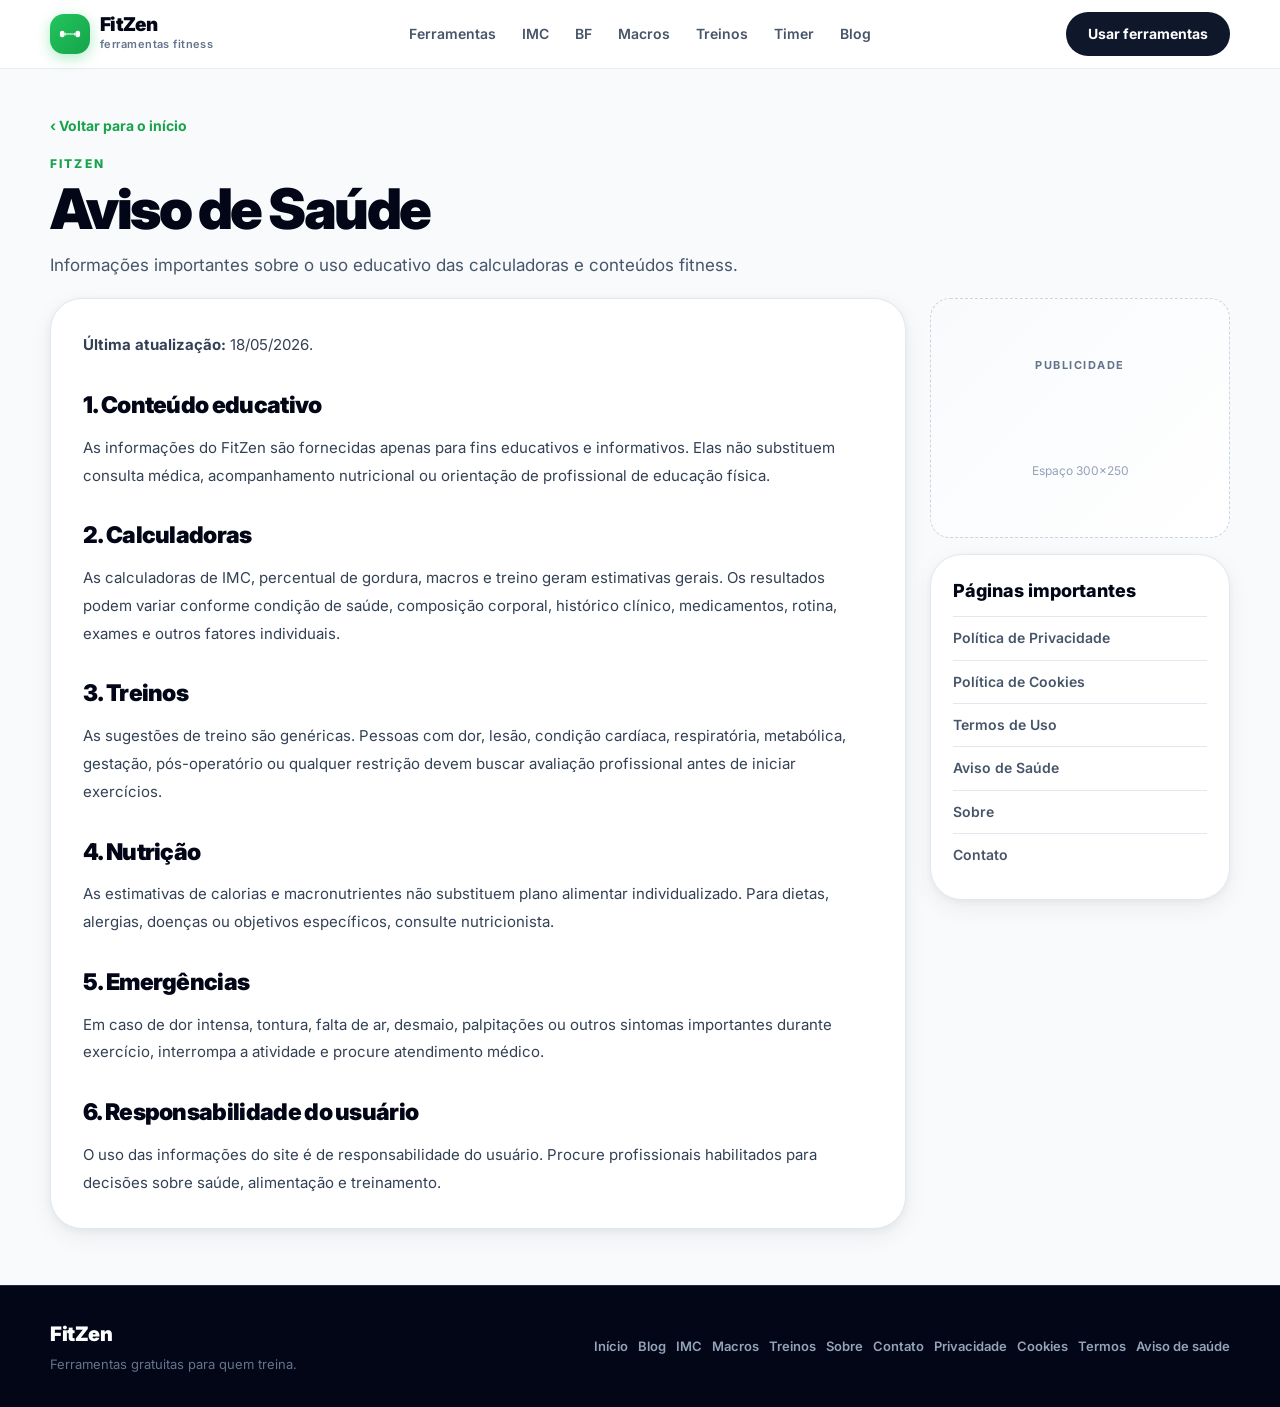
==== commit 412638ba: "Melhora mobile, ícone SVG e campos zerados nas calculadoras - Substitui ícone ⚡ por SVG de haltere (" ====
--- a/aviso-saude.html
+++ b/aviso-saude.html
@@ -6,6 +6,9 @@
   <meta name="theme-color" content="#22c55e" />
   <meta name="description" content="Informações importantes sobre o uso educativo das calculadoras e conteúdos fitness." />
   <link rel="manifest" href="./manifest.webmanifest" />
+  <link rel="preconnect" href="https://fonts.googleapis.com">
+  <link rel="preconnect" href="https://fonts.gstatic.com" crossorigin>
+  <link href="https://fonts.googleapis.com/css2?family=Inter:wght@400;500;600;700;800;900&display=swap" rel="stylesheet">
   <link rel="stylesheet" href="./style.css" />
   <title>Aviso de Saúde — FitZen</title>
 </head>
@@ -13,7 +16,15 @@
   <header class="header">
     <div class="container header-inner">
       <a href="./index.html#inicio" class="logo">
-        <div class="logo-icon">⚡</div>
+        <div class="logo-icon">
+          <svg width="22" height="22" viewBox="0 0 24 24" fill="none" aria-hidden="true">
+            <rect x="1" y="8.5" width="5" height="7" rx="2.2" fill="white"/>
+            <rect x="6" y="10.5" width="2" height="3" rx="1" fill="rgba(255,255,255,0.85)"/>
+            <rect x="8" y="11.25" width="8" height="1.5" rx="0.75" fill="rgba(255,255,255,0.7)"/>
+            <rect x="16" y="10.5" width="2" height="3" rx="1" fill="rgba(255,255,255,0.85)"/>
+            <rect x="18" y="8.5" width="5" height="7" rx="2.2" fill="white"/>
+          </svg>
+        </div>
         <div>
           <p class="logo-title">FitZen</p>
           <p class="logo-subtitle">ferramentas fitness</p>
--- a/style.css
+++ b/style.css
@@ -152,6 +152,8 @@
   transition: all .2s var(--ease);
   white-space: nowrap;
   cursor: pointer;
+  /* Prevent 300ms tap delay on touch devices */
+  touch-action: manipulation;
 }
 
 .primary-button {
@@ -197,21 +199,28 @@
   border-radius: 12px;
   font-size: 16px;
   transition: border-color .15s;
+  /* Prevent 300ms tap delay on touch devices */
+  touch-action: manipulation;
 }
 
 .mobile-button:hover {
   border-color: var(--border-strong);
 }
 
+/* Mobile nav uses max-height transition instead of display:none
+   so we can animate the slide-down open/close */
 .mobile-nav {
-  display: none;
-  border-top: 1px solid var(--border);
+  max-height: 0;
+  overflow: hidden;
+  transition: max-height 0.25s ease;
+  border-top: 1px solid transparent;
+  background: white;
+}
+
+.mobile-nav.open {
+  max-height: 400px;
+  border-top-color: var(--border);
   padding: 8px 16px 14px;
-  background: white;
-}
-
-.mobile-nav.open {
-  display: block;
 }
 
 .mobile-nav a {
@@ -399,6 +408,24 @@
   overflow-wrap: break-word;
 }
 
+.result-value.result-empty {
+  color: var(--text-subtle);
+  font-size: 28px;
+  font-weight: 700;
+  letter-spacing: 0;
+}
+
+.hero-card-note {
+  margin: 14px 0 0;
+  border-radius: 14px;
+  background: #f0fdf4;
+  border: 1px solid var(--green-border);
+  color: var(--green-deeper);
+  padding: 11px 14px;
+  font-size: 13px;
+  line-height: 1.5;
+}
+
 .result-note {
   margin: 6px 0 0;
   color: var(--text-faint);
@@ -577,6 +604,15 @@
 
 .results-grid.two {
   grid-template-columns: repeat(2, 1fr);
+}
+
+/* ===== EMPTY STATE ===== */
+.results-empty {
+  color: #94a3b8;
+  font-size: 14px;
+  font-style: italic;
+  padding: 16px;
+  text-align: center;
 }
 
 /* ===== WORKOUT ===== */
@@ -1165,7 +1201,7 @@
   box-shadow: 0 0 0 3px rgba(34, 197, 94, .15);
 }
 
-/* ===== RESPONSIVE ===== */
+/* ===== RESPONSIVE — 980px ===== */
 @media (max-width: 980px) {
   .nav,
   .header .dark-button {
@@ -1176,9 +1212,15 @@
     display: inline-flex;
   }
 
+  /* Single-column hero and calculator on tablet */
   .hero-grid,
   .calculator-grid {
     grid-template-columns: 1fr;
+  }
+
+  /* Reduce hero padding in single-column mode */
+  .hero-grid {
+    padding: 56px 0;
   }
 
   .tools-grid,
@@ -1218,6 +1260,7 @@
   }
 }
 
+/* ===== RESPONSIVE — 680px ===== */
 @media (max-width: 680px) {
   .container {
     width: min(100% - 24px, 1180px);
@@ -1237,14 +1280,22 @@
     grid-template-columns: 1fr;
   }
 
+  /* Footer: stack vertically with comfortable gap */
   .policy-row,
   .footer-inner {
     flex-direction: column;
     align-items: flex-start;
+    gap: 20px;
+  }
+
+  /* Footer safe area for home-indicator on iOS */
+  .footer {
+    padding-bottom: max(32px, env(safe-area-inset-bottom));
   }
 
   .hero-actions {
     flex-direction: column;
+    gap: 8px;
   }
 
   .primary-button,
@@ -1255,6 +1306,7 @@
 
   .card {
     padding: 18px;
+    border-radius: 20px;
   }
 
   .section {
@@ -1284,4 +1336,70 @@
   .result-value {
     font-size: 30px;
   }
-}
+
+  /* Prevent iOS auto-zoom on input focus (font-size must be >= 16px) */
+  .field input,
+  .field select,
+  .contact-form textarea {
+    font-size: 16px;
+  }
+
+  /* Touch-friendly tap targets */
+  .field input,
+  .field select {
+    min-height: 48px;
+  }
+}
+
+/* ===== RESPONSIVE — 480px ===== */
+@media (max-width: 480px) {
+  /* Hide hero example panel card to save vertical space */
+  .hero-card {
+    display: none;
+  }
+
+  .hero h1 {
+    font-size: 32px;
+    letter-spacing: -0.04em;
+  }
+
+  .pill {
+    font-size: 12px;
+    padding: 6px 12px;
+  }
+
+  .hero-actions {
+    gap: 8px;
+  }
+
+  .section {
+    padding: 36px 0;
+  }
+
+  .timer-number {
+    font-size: 72px;
+  }
+
+  .tools-grid {
+    grid-template-columns: 1fr;
+    gap: 12px;
+  }
+
+  .blog-grid {
+    grid-template-columns: 1fr;
+  }
+
+  /* Keep 2 columns for results so they don't eat too much vertical space */
+  .results-grid {
+    grid-template-columns: repeat(2, 1fr);
+  }
+
+  .results-grid.two {
+    grid-template-columns: repeat(2, 1fr);
+  }
+
+  /* Single-column form on very small screens */
+  .form-grid {
+    grid-template-columns: 1fr;
+  }
+}
